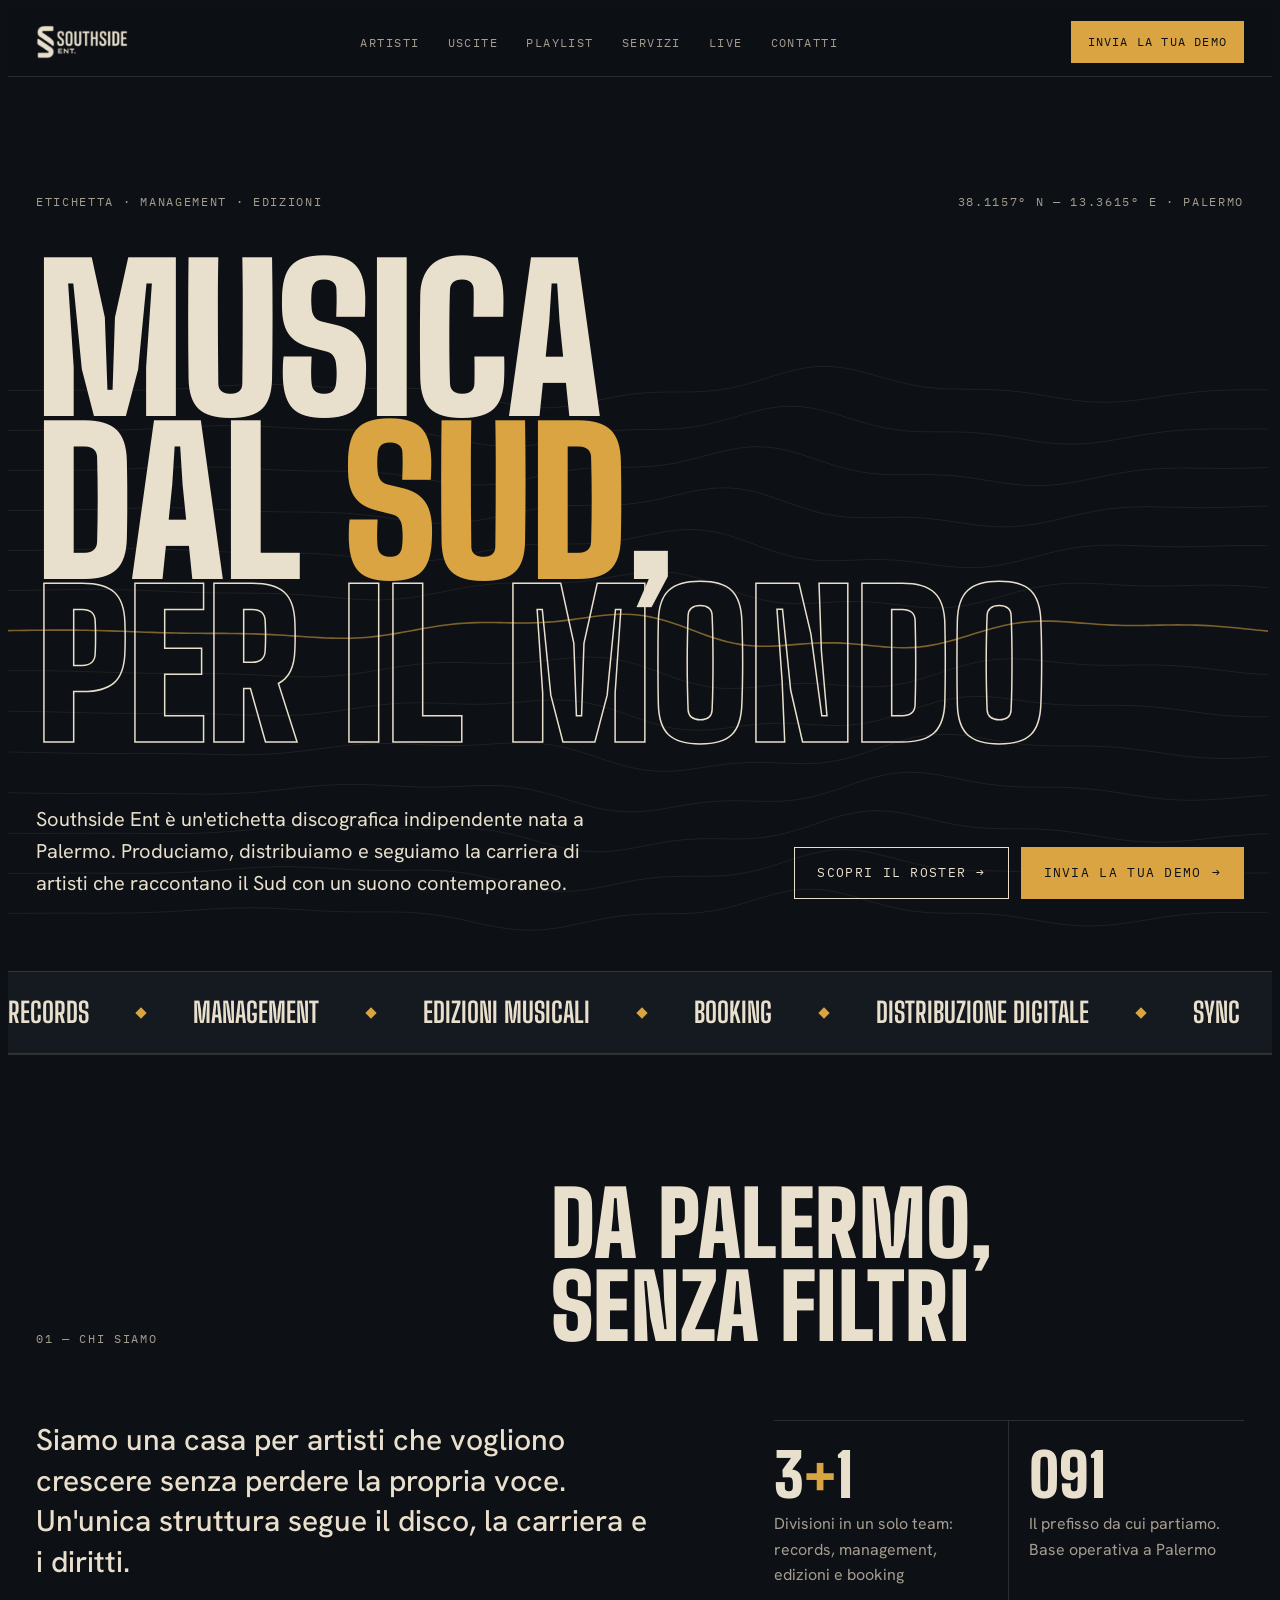
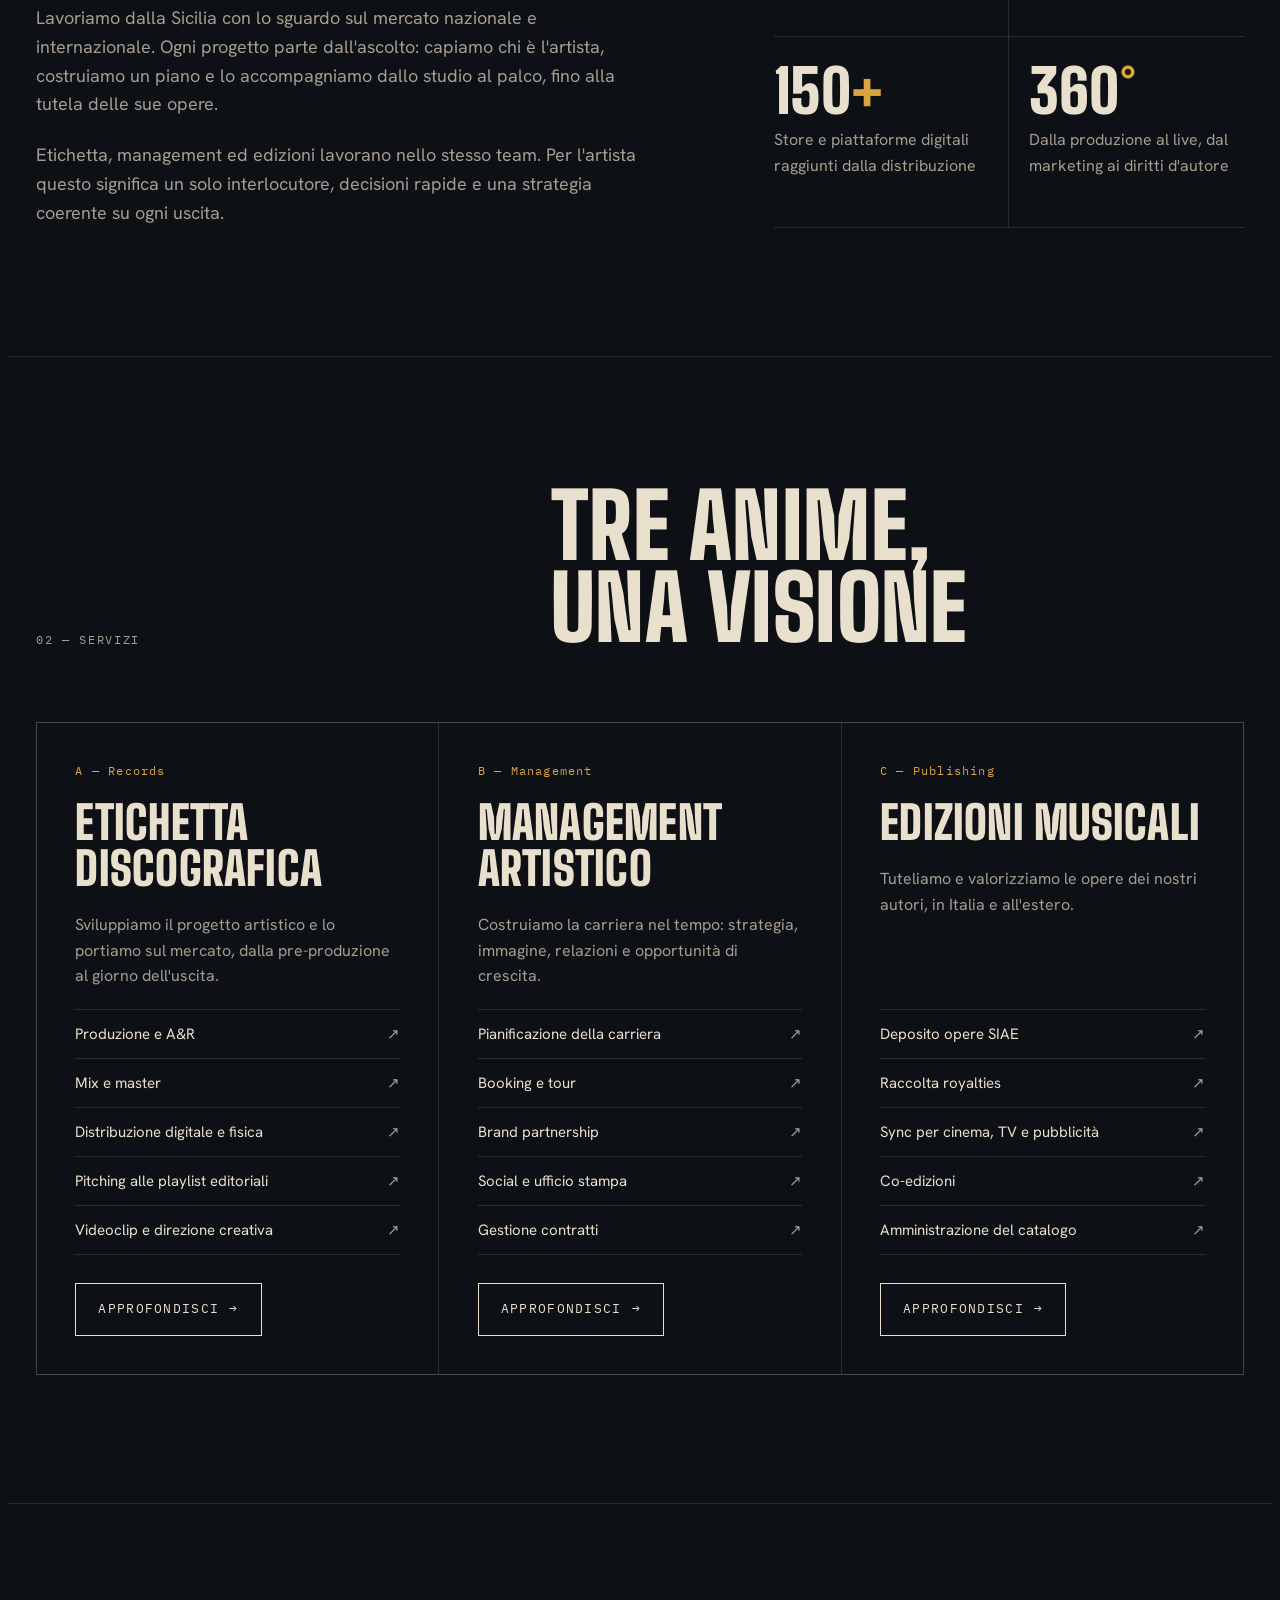
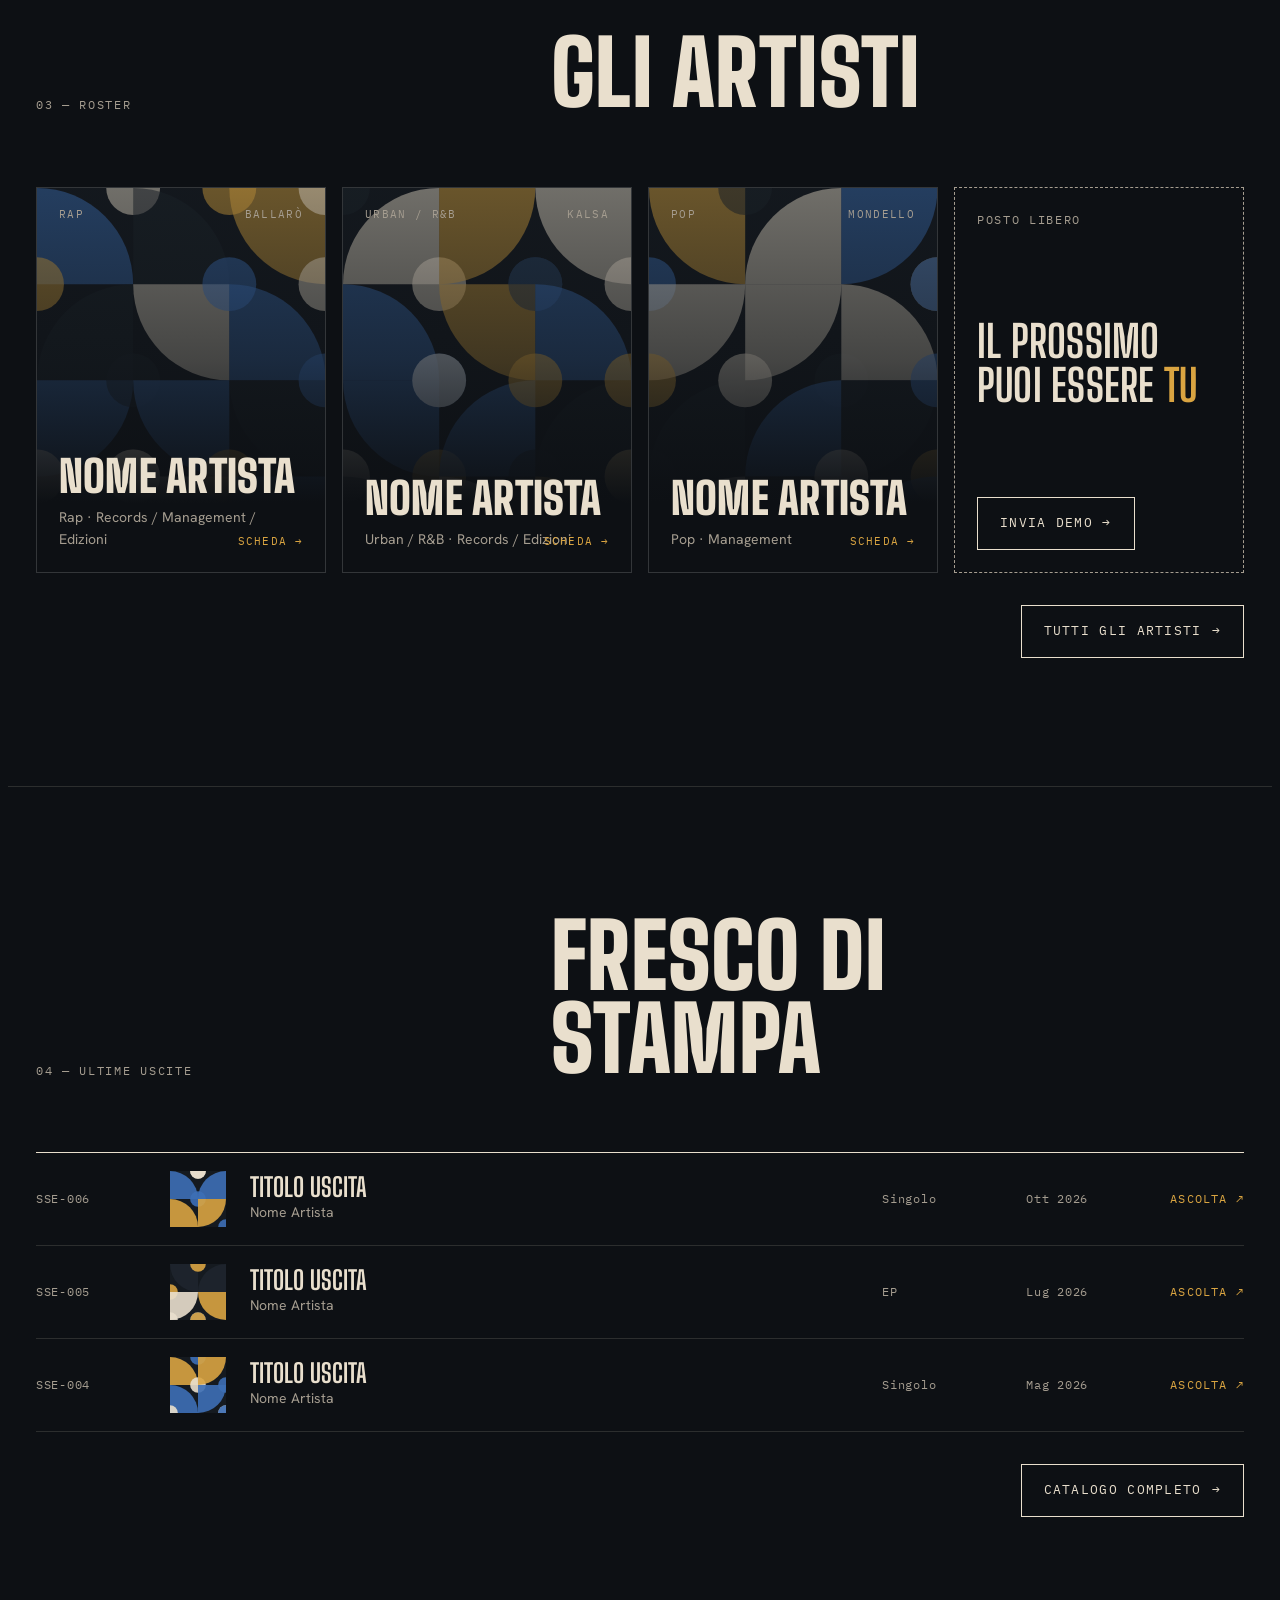
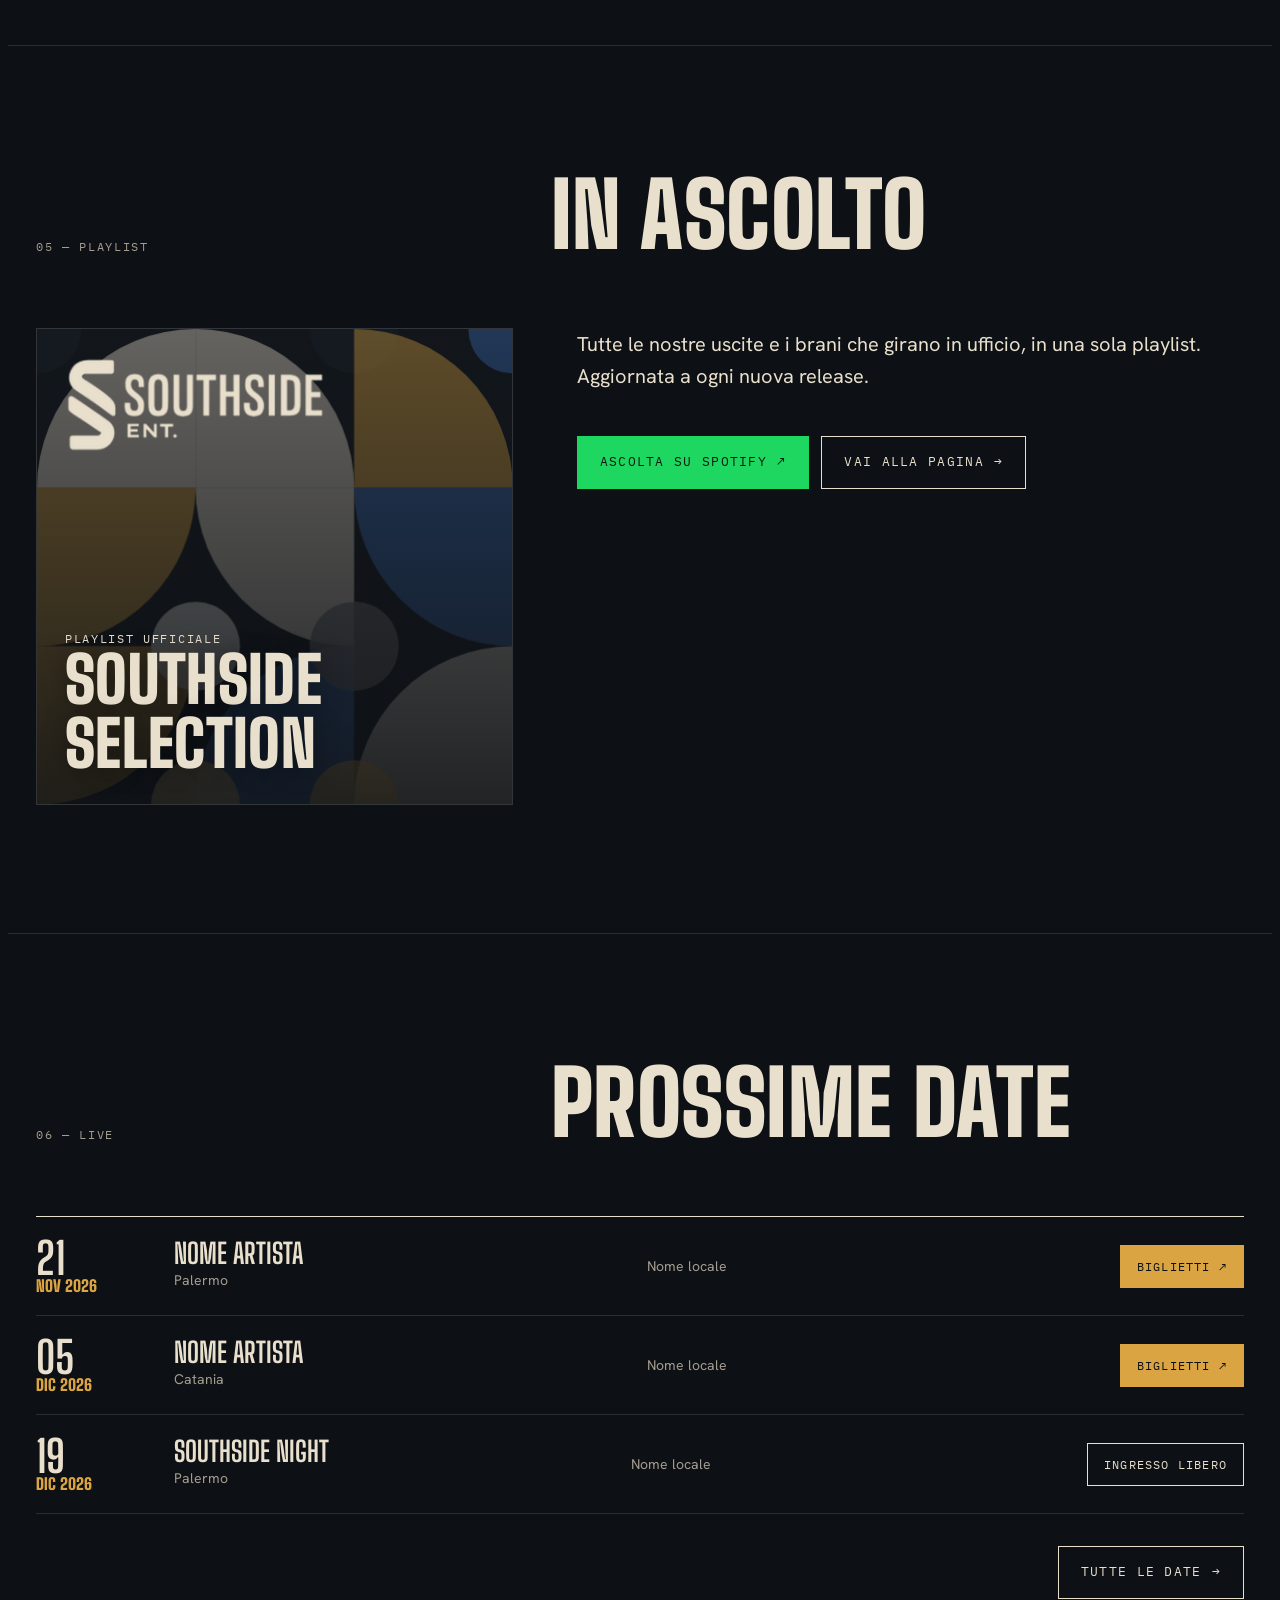
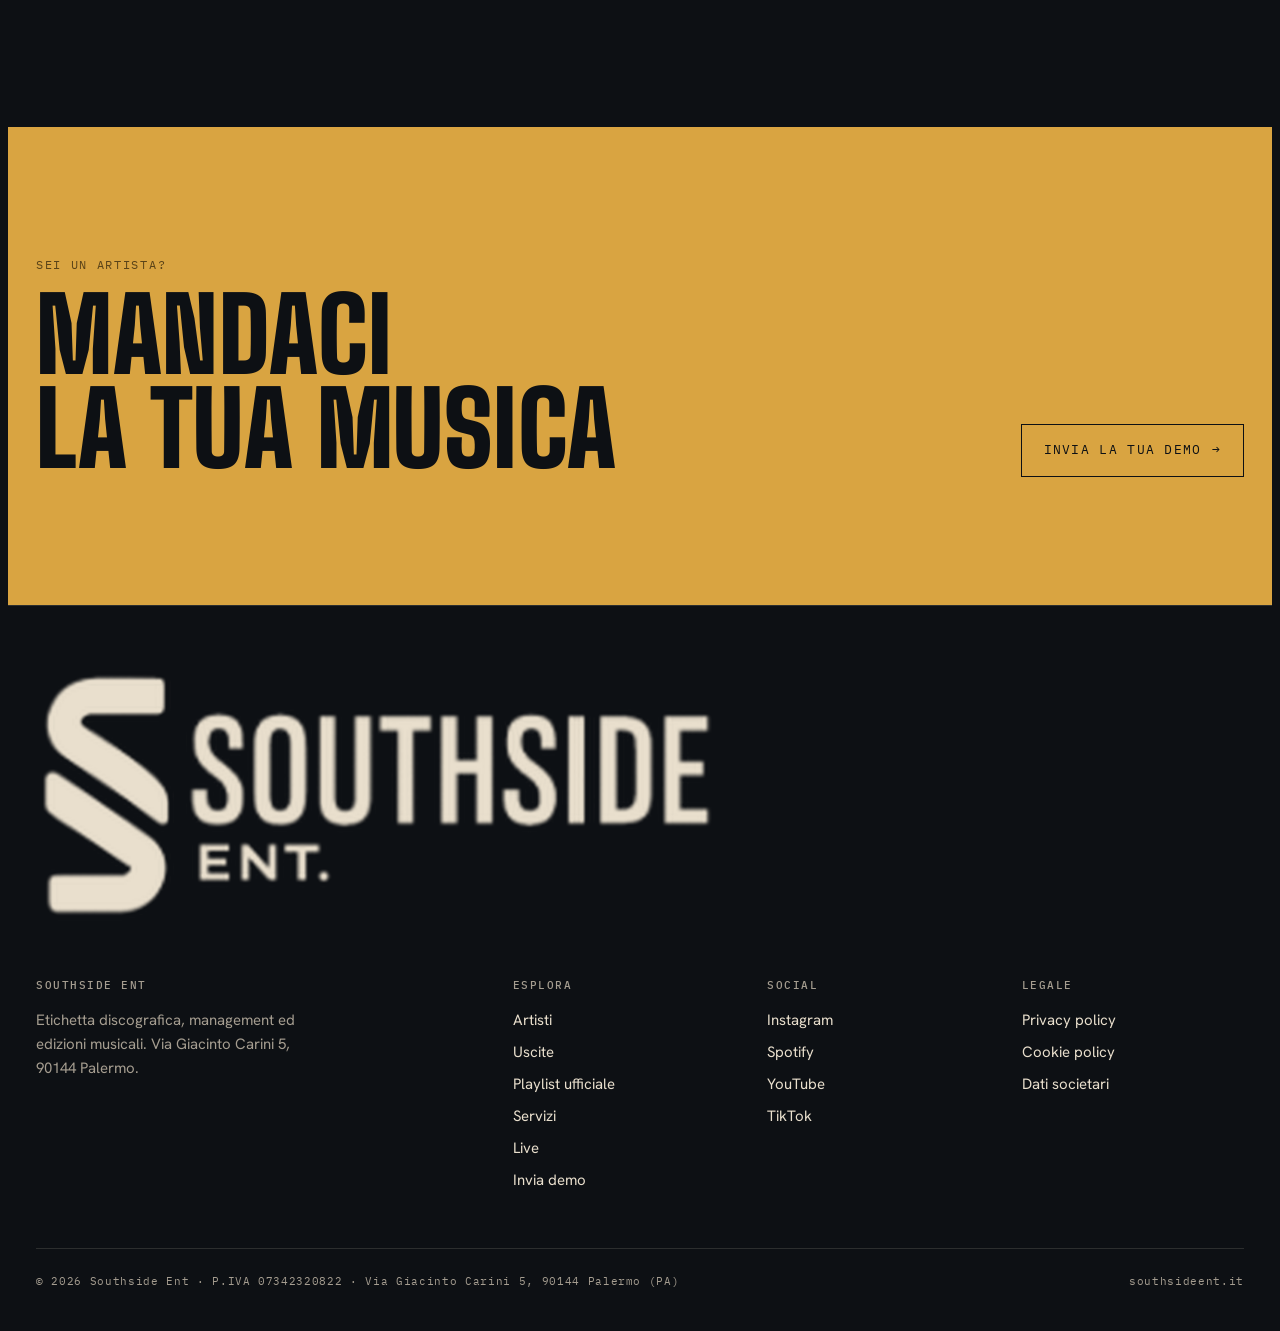
==== index.html @ 30d8cd5a "Add files via upload" ====
<!doctype html>
<html lang="it">
<head>
<meta charset="utf-8">
<meta name="viewport" content="width=device-width, initial-scale=1, viewport-fit=cover">
<title>Southside Ent</title>
<meta name="claude:viewport-fit-sides" content="cover">
<meta name="description" content="Southside Ent: etichetta discografica, management ed edizioni musicali da Palermo.">
<meta property="og:title" content="Southside Ent">
<meta property="og:description" content="Southside Ent: etichetta discografica, management ed edizioni musicali da Palermo.">
<meta property="og:site_name" content="Southside Ent">
<meta property="og:locale" content="it_IT">
<meta name="theme-color" content="#0d1014">
<link rel="preconnect" href="https://fonts.googleapis.com">
<link rel="preconnect" href="https://fonts.gstatic.com" crossorigin>
<link rel="stylesheet" href="https://fonts.googleapis.com/css2?family=Big+Shoulders+Display:wght@500;700;900&family=Hanken+Grotesk:wght@400;500;600&family=IBM+Plex+Mono:wght@400;500&display=swap">
<link rel="stylesheet" href="style.css">
</head>
<body>
<header class="nav">
  <div class="wrap">
    <a href="index.html" aria-label="Southside Ent, home"><span class="logo" role="img" aria-label="Southside Ent"></span></a>
    <nav aria-label="Principale"><ul><li><a href="artisti.html">Artisti</a></li><li><a href="uscite.html">Uscite</a></li><li><a href="playlist.html">Playlist</a></li><li><a href="servizi.html">Servizi</a></li><li><a href="eventi.html">Live</a></li><li><a href="contatti.html">Contatti</a></li></ul></nav>
    <a class="btn solid cta" href="demo.html">Invia la tua demo</a>
    <button class="burger" id="burger" aria-label="Apri menu" aria-expanded="false" aria-controls="drawer"><span></span><span></span><span></span></button>
  </div>
</header>
<div class="drawer" id="drawer" aria-hidden="true"><a href="index.html" aria-current="page"><small>01</small>Home</a><a href="artisti.html"><small>02</small>Artisti</a><a href="uscite.html"><small>03</small>Uscite</a><a href="playlist.html"><small>04</small>Playlist</a><a href="servizi.html"><small>05</small>Servizi</a><a href="eventi.html"><small>06</small>Live</a><a href="contatti.html"><small>07</small>Contatti</a><a href="demo.html"><small>08</small>Invia demo</a></div>
<main>
<section class="hero" aria-label="Southside Ent">
    <canvas id="wave" aria-hidden="true"></canvas>
    <div class="wrap">
      <div class="hero-top eyebrow reveal">
        <span>Etichetta · Management · Edizioni</span>
        <span>38.1157° N — 13.3615° E · Palermo</span>
      </div>
      <h1 class="reveal d1">Musica<br>dal <span class="g">Sud</span>,<br><span class="o">per il mondo</span></h1>
      <div class="hero-bottom">
        <p class="lead reveal d2">Southside Ent è un'etichetta discografica indipendente nata a Palermo. Produciamo, distribuiamo e seguiamo la carriera di artisti che raccontano il Sud con un suono contemporaneo.</p>
        <div class="hero-actions reveal d3">
          <a class="btn" href="artisti.html">Scopri il roster <span class="arr">→</span></a>
          <a class="btn solid" href="demo.html">Invia la tua demo <span class="arr">→</span></a>
        </div>
      </div>
    </div>
  </section>
<div class="ticker" aria-hidden="true">
    <div class="ticker-track">
      <span>Records</span><span>Management</span><span>Edizioni musicali</span><span>Booking</span><span>Distribuzione digitale</span><span>Sync</span><span>Palermo 091</span>
      <span>Records</span><span>Management</span><span>Edizioni musicali</span><span>Booking</span><span>Distribuzione digitale</span><span>Sync</span><span>Palermo 091</span>
    </div>
  </div>
<section id="chi-siamo">
    <div class="wrap">
      <div class="sec-head">
        <div><p class="eyebrow">01 — Chi siamo</p></div>
        <h2>Da Palermo,<br>senza filtri</h2>
      </div>
      <div class="about-grid">
        <div class="about-text">
          <p>Siamo una casa per artisti che vogliono crescere senza perdere la propria voce. Un'unica struttura segue il disco, la carriera e i diritti.</p>
          <p class="muted">Lavoriamo dalla Sicilia con lo sguardo sul mercato nazionale e internazionale. Ogni progetto parte dall'ascolto: capiamo chi è l'artista, costruiamo un piano e lo accompagniamo dallo studio al palco, fino alla tutela delle sue opere.</p>
          <p class="muted">Etichetta, management ed edizioni lavorano nello stesso team. Per l'artista questo significa un solo interlocutore, decisioni rapide e una strategia coerente su ogni uscita.</p>
        </div>
        <div class="facts">
          <div class="fact"><b>3<em>+</em>1</b><span class="muted">Divisioni in un solo team: records, management, edizioni e booking</span></div>
          <div class="fact"><b>091</b><span class="muted">Il prefisso da cui partiamo. Base operativa a Palermo</span></div>
          <div class="fact"><b>150<em>+</em></b><span class="muted">Store e piattaforme digitali raggiunti dalla distribuzione</span></div>
          <div class="fact"><b>360<em>°</em></b><span class="muted">Dalla produzione al live, dal marketing ai diritti d'autore</span></div>
        </div>
      </div>
    </div>
  </section>
<section id="servizi">
    <div class="wrap">
      <div class="sec-head">
        <div><p class="eyebrow">02 — Servizi</p></div>
        <h2>Tre anime,<br>una visione</h2>
      </div>
      <div class="services">
        <article class="svc">
          <span class="num">A — Records</span>
          <h3>Etichetta discografica</h3>
          <p class="muted">Sviluppiamo il progetto artistico e lo portiamo sul mercato, dalla pre-produzione al giorno dell'uscita.</p>
          <ul><li>Produzione e A&amp;R</li><li>Mix e master</li><li>Distribuzione digitale e fisica</li><li>Pitching alle playlist editoriali</li><li>Videoclip e direzione creativa</li></ul>
        <a class="btn" href="servizi.html">Approfondisci <span class="arr">→</span></a>
        </article>
        <article class="svc">
          <span class="num">B — Management</span>
          <h3>Management artistico</h3>
          <p class="muted">Costruiamo la carriera nel tempo: strategia, immagine, relazioni e opportunità di crescita.</p>
          <ul><li>Pianificazione della carriera</li><li>Booking e tour</li><li>Brand partnership</li><li>Social e ufficio stampa</li><li>Gestione contratti</li></ul>
        <a class="btn" href="servizi.html">Approfondisci <span class="arr">→</span></a>
        </article>
        <article class="svc">
          <span class="num">C — Publishing</span>
          <h3>Edizioni musicali</h3>
          <p class="muted">Tuteliamo e valorizziamo le opere dei nostri autori, in Italia e all'estero.</p>
          <ul><li>Deposito opere SIAE</li><li>Raccolta royalties</li><li>Sync per cinema, TV e pubblicità</li><li>Co-edizioni</li><li>Amministrazione del catalogo</li></ul>
        <a class="btn" href="servizi.html">Approfondisci <span class="arr">→</span></a>
        </article>
      </div>
    </div>
  </section>
<section id="roster">
    <div class="wrap">
      <div class="sec-head"><div><p class="eyebrow">03 — Roster</p></div><h2>Gli artisti</h2></div>
      <div class="roster" id="rosterGrid" data-limit="3" data-join="1"></div><div class="more"><a class="btn" href="artisti.html">Tutti gli artisti <span class="arr">→</span></a></div>
    </div>
  </section>
<section id="uscite">
    <div class="wrap">
      <div class="sec-head"><div><p class="eyebrow">04 — Ultime uscite</p></div><h2>Fresco di<br>stampa</h2></div>
      <div class="cat" id="catalog" data-limit="3"></div><div class="more"><a class="btn" href="uscite.html">Catalogo completo <span class="arr">→</span></a></div>
    </div>
  </section>
<section id="playlist">
    <div class="wrap">
      <div class="sec-head"><div><p class="eyebrow">05 — Playlist</p></div><h2>In ascolto</h2></div>
      <div class="pl">
  <div class="pl-cover" id="plCover"><canvas aria-hidden="true"></canvas><span class="logo" role="img" aria-label="Southside Ent"></span><div><p class="eyebrow" style="color:var(--tufo)">Playlist ufficiale</p><h3>Southside<br>Selection</h3></div></div>
  <div style="display:flex;flex-direction:column;gap:20px">
    <p class="lead">Tutte le nostre uscite e i brani che girano in ufficio, in una sola playlist. Aggiornata a ogni nuova release.</p>
    <div class="pl-actions"><a class="btn spotify-btn" data-playlist href="#" target="_blank" rel="noopener">Ascolta su Spotify <span class="arr">↗</span></a><a class="btn" href="playlist.html">Vai alla pagina <span class="arr">→</span></a></div>
  </div>
</div>
    </div>
  </section>
<section id="live">
    <div class="wrap">
      <div class="sec-head"><div><p class="eyebrow">06 — Live</p></div><h2>Prossime date</h2></div>
      <div class="events" id="events" data-limit="3"></div><div class="more"><a class="btn" href="eventi.html">Tutte le date <span class="arr">→</span></a></div>
    </div>
  </section>
</main>
<section class="band">
  <div class="wrap">
    <div><p class="eyebrow">Sei un artista?</p><h2 style="margin-top:14px">Mandaci<br>la tua musica</h2></div>
    <a class="btn" href="demo.html">Invia la tua demo <span class="arr">→</span></a>
  </div>
</section>
<footer>
  <div class="wrap">
    <span class="logo foot-big" role="img" aria-label="Southside Ent"></span>
    <div class="foot-grid">
      <div><h5>Southside Ent</h5><p class="muted" style="max-width:36ch;font-size:15px">Etichetta discografica, management ed edizioni musicali. Via Giacinto Carini 5, 90144 Palermo.</p></div>
      <div><h5>Esplora</h5><ul><li><a href="artisti.html">Artisti</a></li><li><a href="uscite.html">Uscite</a></li><li><a href="playlist.html">Playlist ufficiale</a></li><li><a href="servizi.html">Servizi</a></li><li><a href="eventi.html">Live</a></li><li><a href="demo.html">Invia demo</a></li></ul></div>
      <div><h5>Social</h5><ul><li><a data-social="instagram" href="#" target="_blank" rel="noopener">Instagram</a></li><li><a data-social="spotify" href="#" target="_blank" rel="noopener">Spotify</a></li><li><a data-social="youtube" href="#" target="_blank" rel="noopener">YouTube</a></li><li><a data-social="tiktok" href="#" target="_blank" rel="noopener">TikTok</a></li></ul></div>
      <div><h5>Legale</h5><ul><li><a href="privacy.html">Privacy policy</a></li><li><a href="privacy.html#cookie">Cookie policy</a></li><li><a href="contatti.html">Dati societari</a></li></ul></div>
    </div>
    <div class="legal">
      <span>© <span class="yr">2026</span> Southside Ent · P.IVA 07342320822 · Via Giacinto Carini 5, 90144 Palermo (PA)</span>
      <span>southsideent.it</span>
    </div>
  </div>
</footer>
<div class="toast" id="toast" role="status">Copiato</div>
<script src="dati.js"></script>
<script src="app.js"></script>
</body>
</html>
---- style.css ----
/* Layout: notte palermitana. Sezioni a fascia piena, griglia a 12 colonne, tipografia condensata come il logo, numeri di catalogo in mono. */
:root{
  --ink:#0d1014;        /* notte sul porto */
  --ink-2:#151a20;
  --ink-3:#1e252d;
  --tufo:#e9dfcd;       /* pietra di tufo */
  --tufo-dim:#a59d90;
  --line:rgba(233,223,205,.14);
  --oro:#d9a441;        /* oro delle maioliche */
  --maiolica:#3d6fb6;   /* blu maiolica */
  --f-display:"Big Shoulders Display","Oswald","Arial Narrow",sans-serif;
  --f-body:"Hanken Grotesk","Helvetica Neue",Arial,sans-serif;
  --f-mono:"IBM Plex Mono",ui-monospace,Menlo,monospace;
  --gutter:max(16px, env(safe-area-inset-left,0px));
  --gutter-r:max(16px, env(safe-area-inset-right,0px));
  --max:1240px;
  color-scheme:dark;
}
*{box-sizing:border-box}
html{scroll-behavior:smooth;background:var(--ink)}
body{background:var(--ink);color:var(--tufo);font-family:var(--f-body);font-size:16px;line-height:1.6;-webkit-font-smoothing:antialiased;overflow-x:hidden}
body::before{content:"";position:fixed;inset:0 0 auto;height:env(safe-area-inset-top,0px);z-index:60;background:var(--ink)}
a{color:inherit}
::selection{background:var(--oro);color:var(--ink)}
:focus-visible{outline:2px solid var(--oro);outline-offset:3px}
.wrap{max-width:var(--max);margin:0 auto;padding-left:var(--gutter);padding-right:var(--gutter-r)}
.logo{display:block;background:currentColor;-webkit-mask:url([data-uri]) center/contain no-repeat;mask:url([data-uri]) center/contain no-repeat;aspect-ratio:888/328}
.eyebrow{font-family:var(--f-mono);font-size:12px;letter-spacing:.14em;text-transform:uppercase;color:var(--tufo-dim)}
h1,h2,h3{font-family:var(--f-display);font-weight:900;text-transform:uppercase;line-height:.92;letter-spacing:.005em;margin:0;text-wrap:balance}
h2{font-size:clamp(44px,7vw,96px)}
h3{font-size:28px;font-weight:700;line-height:1}
p{margin:0}
.lead{font-size:clamp(17px,1.6vw,20px);max-width:58ch;color:var(--tufo)}
.muted{color:var(--tufo-dim)}
section{padding-block:clamp(72px,10vw,140px);border-top:1px solid var(--line)}
.sec-head{display:grid;grid-template-columns:1fr;gap:20px;margin-bottom:clamp(40px,6vw,72px)}
@media(min-width:860px){.sec-head{grid-template-columns:5fr 7fr;align-items:end}}
.btn{display:inline-flex;align-items:center;gap:10px;font-family:var(--f-mono);font-size:13px;letter-spacing:.1em;text-transform:uppercase;text-decoration:none;padding:15px 22px;border:1px solid var(--tufo);color:var(--tufo);background:transparent;cursor:pointer;transition:background .25s,color .25s}
.btn:hover{background:var(--tufo);color:var(--ink)}
.btn.solid{background:var(--oro);border-color:var(--oro);color:var(--ink)}
.btn.solid:hover{background:var(--tufo);border-color:var(--tufo)}
.btn .arr{transition:transform .25s}
.btn:hover .arr{transform:translateX(4px)}

/* NAV */
header.nav{position:sticky;top:env(safe-area-inset-top,0px);z-index:50;background:color-mix(in srgb,var(--ink) 82%,transparent);backdrop-filter:blur(14px);-webkit-backdrop-filter:blur(14px);border-bottom:1px solid var(--line)}
.nav .wrap{display:flex;align-items:center;justify-content:space-between;height:68px;gap:24px}
.nav .logo{height:34px;width:auto;color:var(--tufo)}
.nav ul{list-style:none;margin:0;padding:0;display:flex;gap:28px}
.nav ul a{font-family:var(--f-mono);font-size:12px;letter-spacing:.12em;text-transform:uppercase;text-decoration:none;color:var(--tufo-dim);transition:color .2s}
.nav ul a:hover{color:var(--tufo)}
.nav .cta{padding:10px 16px;font-size:12px}
.burger{display:none;background:none;border:0;color:var(--tufo);padding:8px;cursor:pointer}
.burger span{display:block;width:24px;height:2px;background:currentColor;margin:5px 0;transition:transform .3s,opacity .3s}
@media(max-width:920px){
  .nav ul,.nav .cta{display:none}
  .burger{display:block}
}
.drawer{position:fixed;inset:0;z-index:45;background:var(--ink);padding-top:calc(100px + env(safe-area-inset-top,0px));padding-left:var(--gutter);padding-right:var(--gutter-r);display:flex;flex-direction:column;gap:6px;transform:translateY(-100%);transition:transform .45s cubic-bezier(.7,0,.2,1)}
.drawer.open{transform:none}
.drawer a{font-family:var(--f-display);font-weight:900;font-size:52px;text-transform:uppercase;text-decoration:none;line-height:1.05}
.drawer a small{font-family:var(--f-mono);font-size:12px;color:var(--oro);vertical-align:top;margin-right:12px;font-weight:400}
body.menu-open .burger span:nth-child(1){transform:translateY(7px) rotate(45deg)}
body.menu-open .burger span:nth-child(2){opacity:0}
body.menu-open .burger span:nth-child(3){transform:translateY(-7px) rotate(-45deg)}

/* HERO */
.hero{position:relative;border-top:0;padding-block:clamp(56px,9vw,120px) clamp(40px,6vw,72px);overflow:hidden}
#wave{position:absolute;inset:0;width:100%;height:100%;opacity:.55;pointer-events:none}
.hero .wrap{position:relative}
.hero-top{display:flex;justify-content:space-between;flex-wrap:wrap;gap:12px;margin-bottom:clamp(28px,4vw,48px)}
.hero h1{font-size:clamp(68px,15.5vw,228px);line-height:.82;letter-spacing:-.01em}
.hero h1 .o{color:transparent;-webkit-text-stroke:1.5px var(--tufo)}
.hero h1 .g{color:var(--oro)}
.hero-bottom{display:grid;gap:32px;margin-top:clamp(32px,5vw,56px);align-items:end}
@media(min-width:860px){.hero-bottom{grid-template-columns:6fr 6fr}}
.hero-actions{display:flex;flex-wrap:wrap;gap:12px}
@media(min-width:860px){.hero-actions{justify-content:flex-end}}
.reveal{animation:rise .9s cubic-bezier(.2,.7,.2,1) both}
.reveal.d1{animation-delay:.08s}.reveal.d2{animation-delay:.16s}.reveal.d3{animation-delay:.28s}
@keyframes rise{from{transform:translateY(24px);opacity:.001}to{transform:none;opacity:1}}

/* TICKER */
.ticker{border-top:1px solid var(--line);border-bottom:1px solid var(--line);overflow:hidden;padding-block:18px;background:var(--ink-2)}
.ticker-track{display:flex;gap:48px;width:max-content;animation:tick 40s linear infinite}
.ticker span{font-family:var(--f-display);font-weight:700;font-size:28px;text-transform:uppercase;white-space:nowrap;display:flex;align-items:center;gap:48px}
.ticker span::after{content:"";width:8px;height:8px;background:var(--oro);transform:rotate(45deg)}
@keyframes tick{to{transform:translateX(-50%)}}

/* ABOUT */
.about-grid{display:grid;gap:48px}
@media(min-width:860px){.about-grid{grid-template-columns:7fr 5fr;gap:80px}}
.about-text{display:flex;flex-direction:column;gap:22px;font-size:18px;max-width:62ch}
.about-text p:first-child{font-size:clamp(22px,2.4vw,30px);line-height:1.35;font-weight:500}
.facts{display:grid;grid-template-columns:1fr 1fr;border-top:1px solid var(--line)}
.fact{padding:24px 0;border-bottom:1px solid var(--line);display:flex;flex-direction:column;gap:6px}
.fact:nth-child(odd){padding-right:16px;border-right:1px solid var(--line)}
.fact:nth-child(even){padding-left:20px}
.fact b{font-family:var(--f-display);font-size:clamp(40px,5vw,60px);font-weight:900;line-height:1;font-variant-numeric:tabular-nums}
.fact b em{font-style:normal;color:var(--oro)}

/* SERVIZI */
.services{display:grid;gap:1px;background:var(--line);border:1px solid var(--line)}
@media(min-width:860px){.services{grid-template-columns:repeat(3,1fr)}}
.svc{background:var(--ink);padding:clamp(28px,3vw,40px);display:flex;flex-direction:column;gap:20px;transition:background .3s}
.svc:hover{background:var(--ink-2)}
.svc .num{font-family:var(--f-mono);font-size:12px;color:var(--oro);letter-spacing:.1em}
.svc h3{font-size:clamp(36px,3.6vw,48px);font-weight:900}
.svc ul{list-style:none;margin:auto 0 0;padding:0;border-top:1px solid var(--line)}
.svc li{padding:12px 0;border-bottom:1px solid var(--line);font-size:15px;display:flex;justify-content:space-between;gap:12px}
.svc li::after{content:"↗";color:var(--tufo-dim)}

/* ROSTER */
.roster{display:grid;gap:16px;grid-template-columns:repeat(auto-fill,minmax(min(100%,270px),1fr))}
.artist{position:relative;aspect-ratio:3/4;max-width:100%;overflow:hidden;background:var(--ink-2);border:1px solid var(--line);display:flex;flex-direction:column;justify-content:flex-end;padding:22px;text-decoration:none;isolation:isolate}
.artist canvas{position:absolute;inset:0;width:100%;height:100%;z-index:-1;transition:transform .8s cubic-bezier(.2,.7,.2,1)}
.artist:hover canvas{transform:scale(1.06)}
.artist::before{content:"";position:absolute;inset:0;z-index:-1;background:linear-gradient(to top,var(--ink) 4%,transparent 60%)}
.artist .tag{position:absolute;top:18px;left:22px;right:22px;display:flex;justify-content:space-between;font-family:var(--f-mono);font-size:11px;letter-spacing:.12em;text-transform:uppercase;color:var(--tufo-dim)}
.artist h3{font-size:44px;font-weight:900}
.artist p{font-size:14px;color:var(--tufo-dim);margin-top:8px}
.artist .links{display:flex;gap:14px;margin-top:16px;font-family:var(--f-mono);font-size:11px;letter-spacing:.1em;text-transform:uppercase}
.artist .links span{border-bottom:1px solid var(--oro);padding-bottom:2px}
.roster-join{aspect-ratio:3/4;max-width:100%;border:1px dashed var(--tufo-dim);display:flex;flex-direction:column;justify-content:space-between;padding:22px;text-decoration:none;transition:border-color .3s,background .3s}
.roster-join:hover{border-color:var(--oro);background:var(--ink-2)}
.roster-join h3{font-size:44px}
.roster-join h3 em{font-style:normal;color:var(--oro)}

/* USCITE */
.filters{display:flex;flex-wrap:wrap;gap:8px;margin-bottom:28px}
.chip{font-family:var(--f-mono);font-size:12px;letter-spacing:.1em;text-transform:uppercase;padding:9px 14px;border:1px solid var(--line);background:none;color:var(--tufo-dim);cursor:pointer;transition:all .2s}
.chip:hover{color:var(--tufo);border-color:var(--tufo-dim)}
.chip[aria-pressed="true"]{background:var(--tufo);color:var(--ink);border-color:var(--tufo)}
.cat{border-top:1px solid var(--tufo)}
.row{display:grid;grid-template-columns:44px 1fr auto;gap:16px;align-items:center;padding:18px 0;border-bottom:1px solid var(--line);text-decoration:none;transition:padding .3s,background .3s}
.row:hover{background:var(--ink-2);padding-inline:12px}
.row .cover{width:44px;height:44px;display:block}
.row .t{min-width:0;display:flex;flex-direction:column}
.row .t b{font-family:var(--f-display);font-size:26px;font-weight:700;text-transform:uppercase;line-height:1.05;overflow-wrap:anywhere}
.row .t span{font-size:14px;color:var(--tufo-dim)}
.row .meta{display:none;font-family:var(--f-mono);font-size:12px;color:var(--tufo-dim);font-variant-numeric:tabular-nums;letter-spacing:.06em}
.row .go{font-family:var(--f-mono);font-size:12px;letter-spacing:.1em;text-transform:uppercase;color:var(--oro);white-space:nowrap}
@media(min-width:760px){
  .row{grid-template-columns:110px 56px 1fr 120px 120px auto;gap:24px}
  .row .cover{width:56px;height:56px}
  .row .meta{display:block}
}
.row .code{display:none}
@media(min-width:760px){.row .code{display:block}}

/* EDIZIONI */
.pub{display:grid;gap:48px}
@media(min-width:860px){.pub{grid-template-columns:5fr 7fr;gap:80px}}
.steps{list-style:none;margin:0;padding:0;counter-reset:s;border-top:1px solid var(--line)}
.steps li{counter-increment:s;display:grid;grid-template-columns:56px 1fr;gap:16px;padding:24px 0;border-bottom:1px solid var(--line)}
.steps li::before{content:counter(s,decimal-leading-zero);font-family:var(--f-mono);font-size:13px;color:var(--oro);padding-top:6px}
.steps h4{margin:0 0 6px;font-family:var(--f-display);font-size:26px;text-transform:uppercase;font-weight:700;line-height:1}
.steps p{color:var(--tufo-dim);font-size:15px;max-width:52ch}

/* DEMO */
.demo{background:var(--tufo);color:var(--ink);border-top:0}
.demo .eyebrow{color:#5f584d}
.demo-grid{display:grid;gap:48px}
@media(min-width:900px){.demo-grid{grid-template-columns:5fr 7fr;gap:80px}}
.demo h2 em{font-style:normal;-webkit-text-stroke:1.5px var(--ink);color:transparent}
.demo .rules{list-style:none;padding:0;margin:28px 0 0;display:flex;flex-direction:column;gap:10px;font-size:15px}
.demo .rules li{display:flex;gap:12px}
.demo .rules li::before{content:"";flex:none;width:7px;height:7px;margin-top:9px;background:var(--ink);transform:rotate(45deg)}
form{display:grid;gap:18px;grid-template-columns:1fr 1fr}
.field{display:flex;flex-direction:column;gap:8px;grid-column:span 2;min-width:0}
@media(min-width:600px){.field.half{grid-column:span 1}}
.field label{font-family:var(--f-mono);font-size:11px;letter-spacing:.14em;text-transform:uppercase;color:#5f584d}
.field input,.field select,.field textarea{font:inherit;font-size:16px;color:var(--ink);background:transparent;border:0;border-bottom:1.5px solid var(--ink);padding:10px 0;border-radius:0;width:100%;outline:none;transition:border-color .2s}
.field select{appearance:none;-webkit-appearance:none;background-image:linear-gradient(45deg,transparent 50%,var(--ink) 50%),linear-gradient(-45deg,transparent 50%,var(--ink) 50%);background-position:calc(100% - 12px) 50%,calc(100% - 6px) 50%;background-size:6px 6px;background-repeat:no-repeat}
.field textarea{resize:vertical;min-height:96px}
.field input:focus,.field select:focus,.field textarea:focus{border-color:var(--maiolica)}
.field input::placeholder,.field textarea::placeholder{color:#8a8274}
.check{grid-column:span 2;display:flex;gap:12px;font-size:13px;color:#4a443b;align-items:flex-start}
.check input{width:18px;height:18px;margin-top:2px;accent-color:var(--ink);flex:none}
.demo .btn{border-color:var(--ink);color:var(--ink);grid-column:span 2;justify-self:start}
.demo .btn:hover{background:var(--ink);color:var(--tufo)}
.form-msg{grid-column:span 2;font-size:14px;padding:14px 16px;border-left:3px solid var(--maiolica);background:rgba(13,16,20,.06)}
.form-msg.err{border-color:#b3412f}

/* CONTATTI */
.contact-grid{display:grid;gap:1px;background:var(--line);border:1px solid var(--line)}
@media(min-width:760px){.contact-grid{grid-template-columns:repeat(2,1fr)}}
@media(min-width:1060px){.contact-grid{grid-template-columns:repeat(4,1fr)}}
.cbox{background:var(--ink);padding:28px;display:flex;flex-direction:column;gap:14px;min-width:0}
.cbox .v{font-size:17px;overflow-wrap:anywhere}
.cbox .v a{text-decoration:none;border-bottom:1px solid var(--line)}
.cbox .v a:hover{border-color:var(--oro)}
.copy{align-self:flex-start;margin-top:auto;font-family:var(--f-mono);font-size:11px;letter-spacing:.1em;text-transform:uppercase;background:none;border:1px solid var(--line);color:var(--tufo-dim);padding:7px 10px;cursor:pointer}
.copy:hover{color:var(--tufo);border-color:var(--tufo-dim)}
.map{margin-top:16px;position:relative;border:1px solid var(--line);overflow:hidden;background:var(--ink-2)}
#mapc{display:block;width:100%;height:280px}
.map .pin{position:absolute;left:var(--px,58%);top:var(--py,46%);transform:translate(-50%,-100%);display:flex;flex-direction:column;align-items:center;gap:6px;pointer-events:none}
.map .pin b{font-family:var(--f-mono);font-size:11px;letter-spacing:.1em;background:var(--oro);color:var(--ink);padding:5px 8px;white-space:nowrap}
.map .pin i{width:12px;height:12px;border-radius:50%;background:var(--oro);box-shadow:0 0 0 6px rgba(217,164,65,.25)}
.map .overlay{position:absolute;left:18px;bottom:18px;right:18px;display:flex;justify-content:space-between;flex-wrap:wrap;gap:12px;align-items:flex-end}
.map .overlay .eyebrow{color:var(--tufo)}

/* FOOTER */
footer{border-top:1px solid var(--line);padding-block:64px 32px;background:var(--ink)}
.foot-big{color:var(--tufo);width:100%;max-width:680px}
.foot-grid{display:grid;gap:32px;margin-top:56px;grid-template-columns:1fr 1fr}
@media(min-width:860px){.foot-grid{grid-template-columns:2fr 1fr 1fr 1fr}}
.foot-grid h5{margin:0 0 14px;font-family:var(--f-mono);font-size:11px;letter-spacing:.14em;text-transform:uppercase;color:var(--tufo-dim);font-weight:500}
.foot-grid ul{list-style:none;margin:0;padding:0;display:flex;flex-direction:column;gap:8px;font-size:15px}
.foot-grid a{text-decoration:none}
.foot-grid a:hover{color:var(--oro)}
.legal{margin-top:56px;padding-top:24px;border-top:1px solid var(--line);display:flex;flex-wrap:wrap;justify-content:space-between;gap:12px;font-family:var(--f-mono);font-size:11px;letter-spacing:.06em;color:var(--tufo-dim)}
.toast{position:fixed;left:50%;bottom:calc(24px + env(safe-area-inset-bottom,0px));transform:translate(-50%,140%);background:var(--oro);color:var(--ink);font-family:var(--f-mono);font-size:12px;letter-spacing:.1em;text-transform:uppercase;padding:12px 18px;z-index:70;transition:transform .35s}
.toast.show{transform:translate(-50%,0)}
@media(prefers-reduced-motion:reduce){*,*::before{animation:none!important;transition:none!important}html{scroll-behavior:auto}}

/* ===== Multi-pagina ===== */
.nav ul a[aria-current="page"]{color:var(--oro)}
.drawer a[aria-current="page"]{color:var(--oro)}
.drawer{overflow-y:auto;padding-bottom:40px}
.drawer a{font-size:clamp(36px,11vw,52px)}
.page-hero{border-top:0;padding-block:clamp(56px,8vw,110px) clamp(40px,5vw,64px);position:relative;overflow:hidden}
.page-hero h1{font-size:clamp(60px,12vw,170px);line-height:.85}
.page-hero h1 .o{color:transparent;-webkit-text-stroke:1.5px var(--tufo)}
.page-hero h1 .g{color:var(--oro)}
.page-hero .lead{margin-top:28px}
.crumbs{display:flex;gap:10px;margin-bottom:28px}
.crumbs a{text-decoration:none}
.crumbs a:hover{color:var(--tufo)}
.more{display:flex;justify-content:flex-end;margin-top:32px}
.band{background:var(--oro);color:var(--ink);border-top:0}
.band .wrap{display:flex;flex-wrap:wrap;gap:28px;align-items:end;justify-content:space-between}
.band h2{font-size:clamp(44px,8vw,110px)}
.band .eyebrow{color:#5a4318}
.band .btn{border-color:var(--ink);color:var(--ink)}
.band .btn:hover{background:var(--ink);color:var(--oro)}
.svc a.btn{align-self:flex-start;margin-top:8px}
.svc-detail{display:grid;gap:40px;padding-block:clamp(48px,6vw,80px);border-top:1px solid var(--line)}
.svc-detail:first-child{border-top:0;padding-top:0}
@media(min-width:860px){.svc-detail{grid-template-columns:5fr 7fr;gap:80px}}
.svc-detail h2{font-size:clamp(44px,6vw,80px)}
.svc-detail .left{display:flex;flex-direction:column;gap:20px}
.svc-detail .left .num{font-family:var(--f-mono);font-size:12px;letter-spacing:.12em;color:var(--oro)}
.pill-list{display:grid;gap:1px;background:var(--line);border:1px solid var(--line);grid-template-columns:1fr}
@media(min-width:600px){.pill-list{grid-template-columns:1fr 1fr}}
.pill-list div{background:var(--ink);padding:22px;display:flex;flex-direction:column;gap:6px}
.pill-list b{font-family:var(--f-display);font-size:24px;text-transform:uppercase;font-weight:700;line-height:1}
.pill-list span{font-size:14px;color:var(--tufo-dim)}

/* Artista espanso */
.artist{cursor:pointer;border:1px solid var(--line);font:inherit;color:inherit;text-align:left}
.artist .open{position:absolute;right:22px;bottom:22px;font-family:var(--f-mono);font-size:11px;color:var(--oro);letter-spacing:.1em;text-transform:uppercase}
.sheet{position:fixed;inset:0;z-index:80;display:flex;align-items:flex-end;justify-content:center;background:rgba(5,7,9,.72);backdrop-filter:blur(6px);-webkit-backdrop-filter:blur(6px);padding-top:calc(40px + env(safe-area-inset-top,0px))}
@media(min-width:760px){.sheet{align-items:center;padding:40px}}
.sheet-card{background:var(--ink-2);border:1px solid var(--line);width:100%;max-width:880px;max-height:100%;overflow-y:auto;display:grid;grid-template-columns:1fr;animation:rise .4s cubic-bezier(.2,.7,.2,1)}
@media(min-width:760px){.sheet-card{grid-template-columns:5fr 7fr}}
.sheet-card canvas{width:100%;aspect-ratio:1;max-width:100%;display:block}
.sheet-body{padding:28px;padding-bottom:calc(28px + env(safe-area-inset-bottom,0px));display:flex;flex-direction:column;gap:16px;position:relative;min-width:0}
.sheet-body h3{font-size:clamp(44px,6vw,64px);font-weight:900}
.sheet-close{position:absolute;top:16px;right:16px;background:none;border:1px solid var(--line);color:var(--tufo);width:40px;height:40px;cursor:pointer;font-size:20px}
.sheet-links{display:flex;flex-wrap:wrap;gap:10px;margin-top:8px}
.sheet-links a{padding:10px 14px;font-size:12px}

/* Playlist */
.pl{display:grid;gap:40px;align-items:start}
@media(min-width:900px){.pl{grid-template-columns:5fr 7fr;gap:64px}}
.pl-cover{position:relative;aspect-ratio:1;max-width:100%;background:var(--ink-2);border:1px solid var(--line);overflow:hidden;display:flex;flex-direction:column;justify-content:space-between;padding:28px}
.pl-cover canvas{position:absolute;inset:0;width:100%;height:100%;z-index:0}
.pl-cover>*:not(canvas){position:relative;z-index:1}
.pl-cover .logo{width:62%;color:var(--tufo)}
.pl-cover h3{font-size:clamp(40px,5vw,64px);font-weight:900;text-shadow:0 2px 24px rgba(0,0,0,.4)}
.pl-meta{display:flex;flex-wrap:wrap;gap:20px;margin-top:20px;font-family:var(--f-mono);font-size:12px;color:var(--tufo-dim);letter-spacing:.06em}
.pl-actions{display:flex;flex-wrap:wrap;gap:12px;margin-top:24px}
.spotify-btn{background:#1ed760;border-color:#1ed760;color:#0b1a10}
.spotify-btn:hover{background:var(--tufo);border-color:var(--tufo);color:var(--ink)}
.spotify-embed{margin-top:24px;border:1px solid var(--line)}
.spotify-embed iframe{display:block;width:100%;height:452px;border:0}
.tracks{border-top:1px solid var(--tufo);counter-reset:tr}
.track{display:grid;grid-template-columns:36px 1fr auto;gap:14px;align-items:center;padding:14px 0;border-bottom:1px solid var(--line);counter-increment:tr}
.track::before{content:counter(tr,decimal-leading-zero);font-family:var(--f-mono);font-size:12px;color:var(--tufo-dim)}
.track b{display:block;font-weight:600;overflow-wrap:anywhere}
.track span{font-size:14px;color:var(--tufo-dim)}
.track em{font-style:normal;font-family:var(--f-mono);font-size:12px;color:var(--tufo-dim);font-variant-numeric:tabular-nums}
.pl-others{display:grid;gap:16px;grid-template-columns:repeat(auto-fill,minmax(min(100%,240px),1fr));margin-top:16px}
.pl-mini{border:1px solid var(--line);padding:22px;text-decoration:none;display:flex;flex-direction:column;gap:12px;transition:background .3s,border-color .3s}
.pl-mini:hover{background:var(--ink-2);border-color:var(--tufo-dim)}
.pl-mini b{font-family:var(--f-display);font-size:30px;text-transform:uppercase;line-height:1}

/* Eventi */
.events{border-top:1px solid var(--tufo)}
.ev{display:grid;grid-template-columns:72px 1fr;gap:18px;align-items:center;padding:22px 0;border-bottom:1px solid var(--line)}
@media(min-width:760px){.ev{grid-template-columns:110px 1fr 1fr auto;gap:28px}}
.ev .date{font-family:var(--f-display);font-weight:900;line-height:.9;text-transform:uppercase}
.ev .date b{display:block;font-size:44px;font-variant-numeric:tabular-nums}
.ev .date span{font-size:16px;color:var(--oro)}
.ev .who b{display:block;font-family:var(--f-display);font-size:28px;text-transform:uppercase;line-height:1}
.ev .who span,.ev .where{font-size:14px;color:var(--tufo-dim)}
.ev .where,.ev .btn{grid-column:2}
@media(min-width:760px){.ev .where,.ev .btn{grid-column:auto}}
.ev .btn{justify-self:start;padding:11px 16px;font-size:12px}
.ev .btn.soldout{opacity:.45;pointer-events:none}

/* Privacy */
.legal-doc{max-width:72ch;display:flex;flex-direction:column;gap:18px}
.legal-doc h3{font-size:28px;margin-top:20px}
.legal-doc p,.legal-doc li{color:var(--tufo-dim)}
.legal-doc b{color:var(--tufo)}
.artist canvas{z-index:-2}
.artist::before{background:linear-gradient(to top,var(--ink) 18%,color-mix(in srgb,var(--ink) 55%,transparent) 55%,color-mix(in srgb,var(--ink) 20%,transparent))}
.pl-cover::after{content:"";position:absolute;inset:0;z-index:0;background:linear-gradient(to top,color-mix(in srgb,var(--ink) 85%,transparent),color-mix(in srgb,var(--ink) 35%,transparent))}
.toast{visibility:hidden}
.toast.show{visibility:visible}
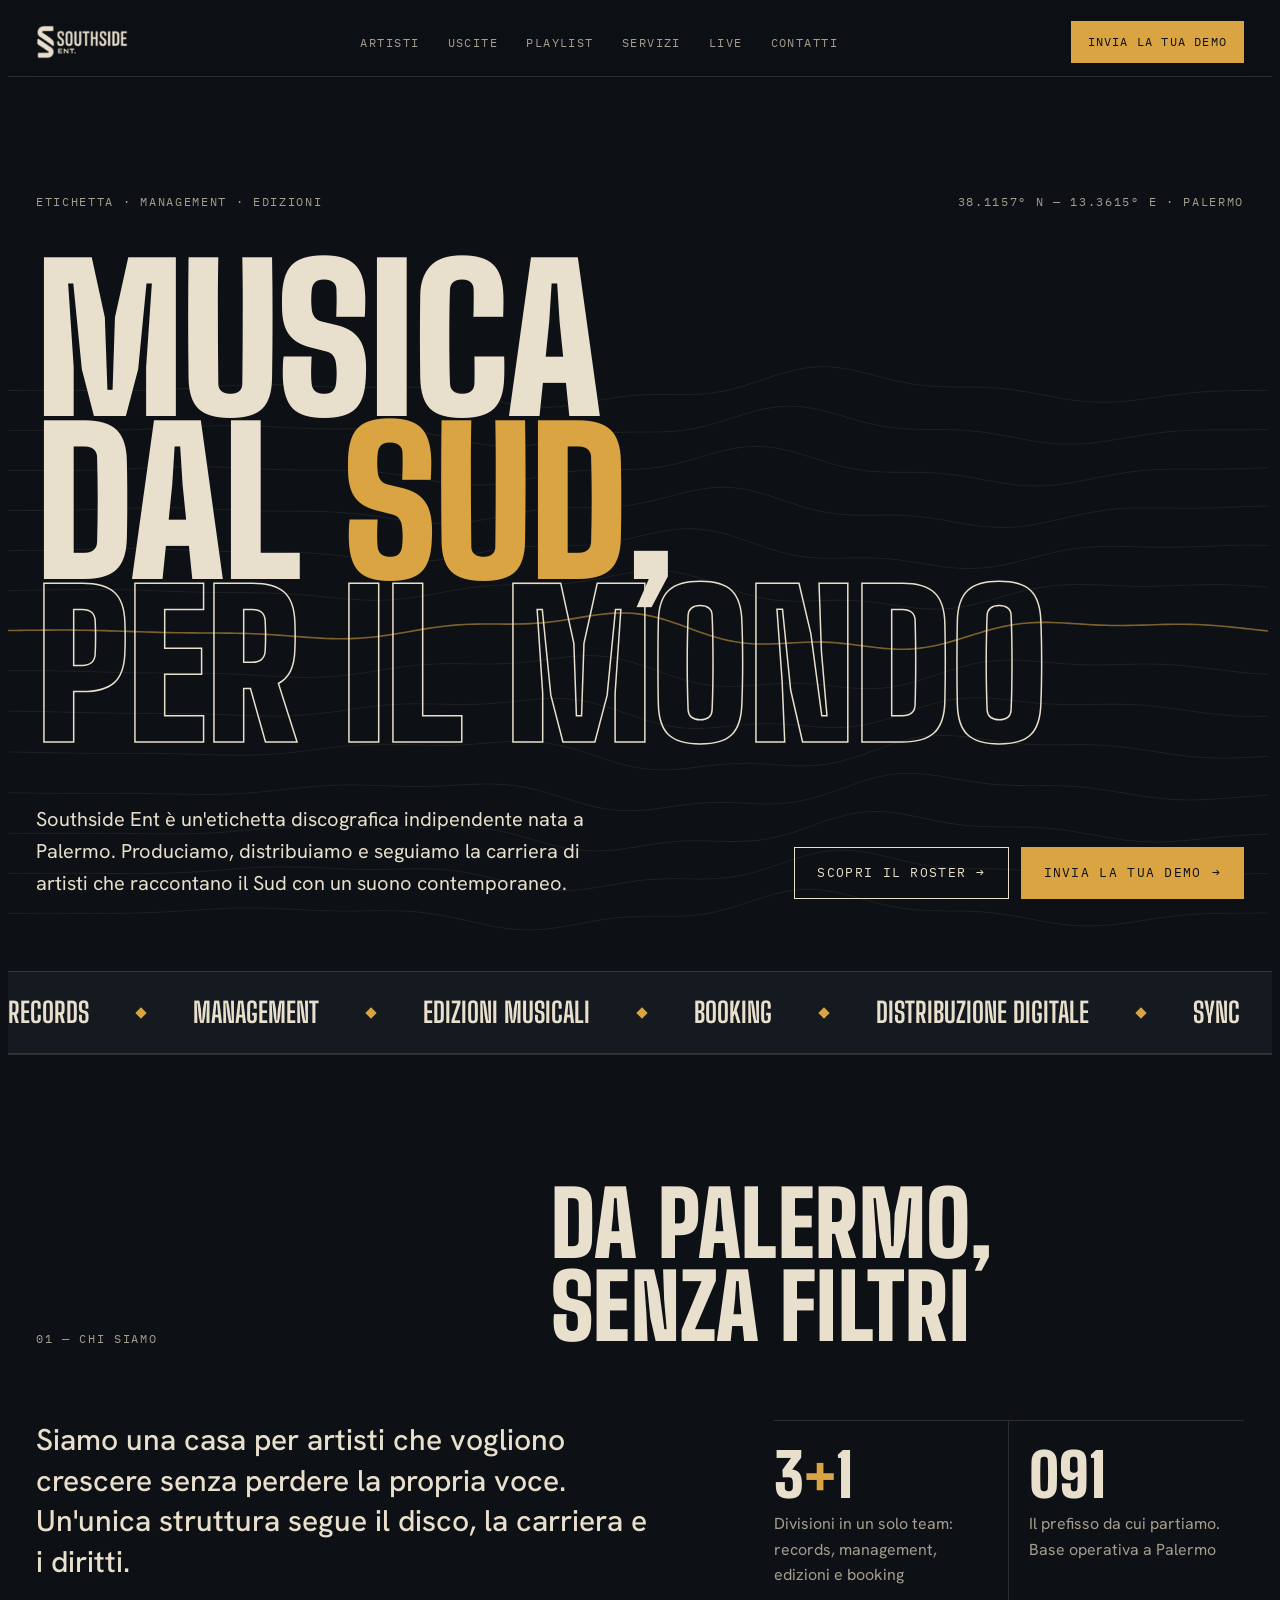
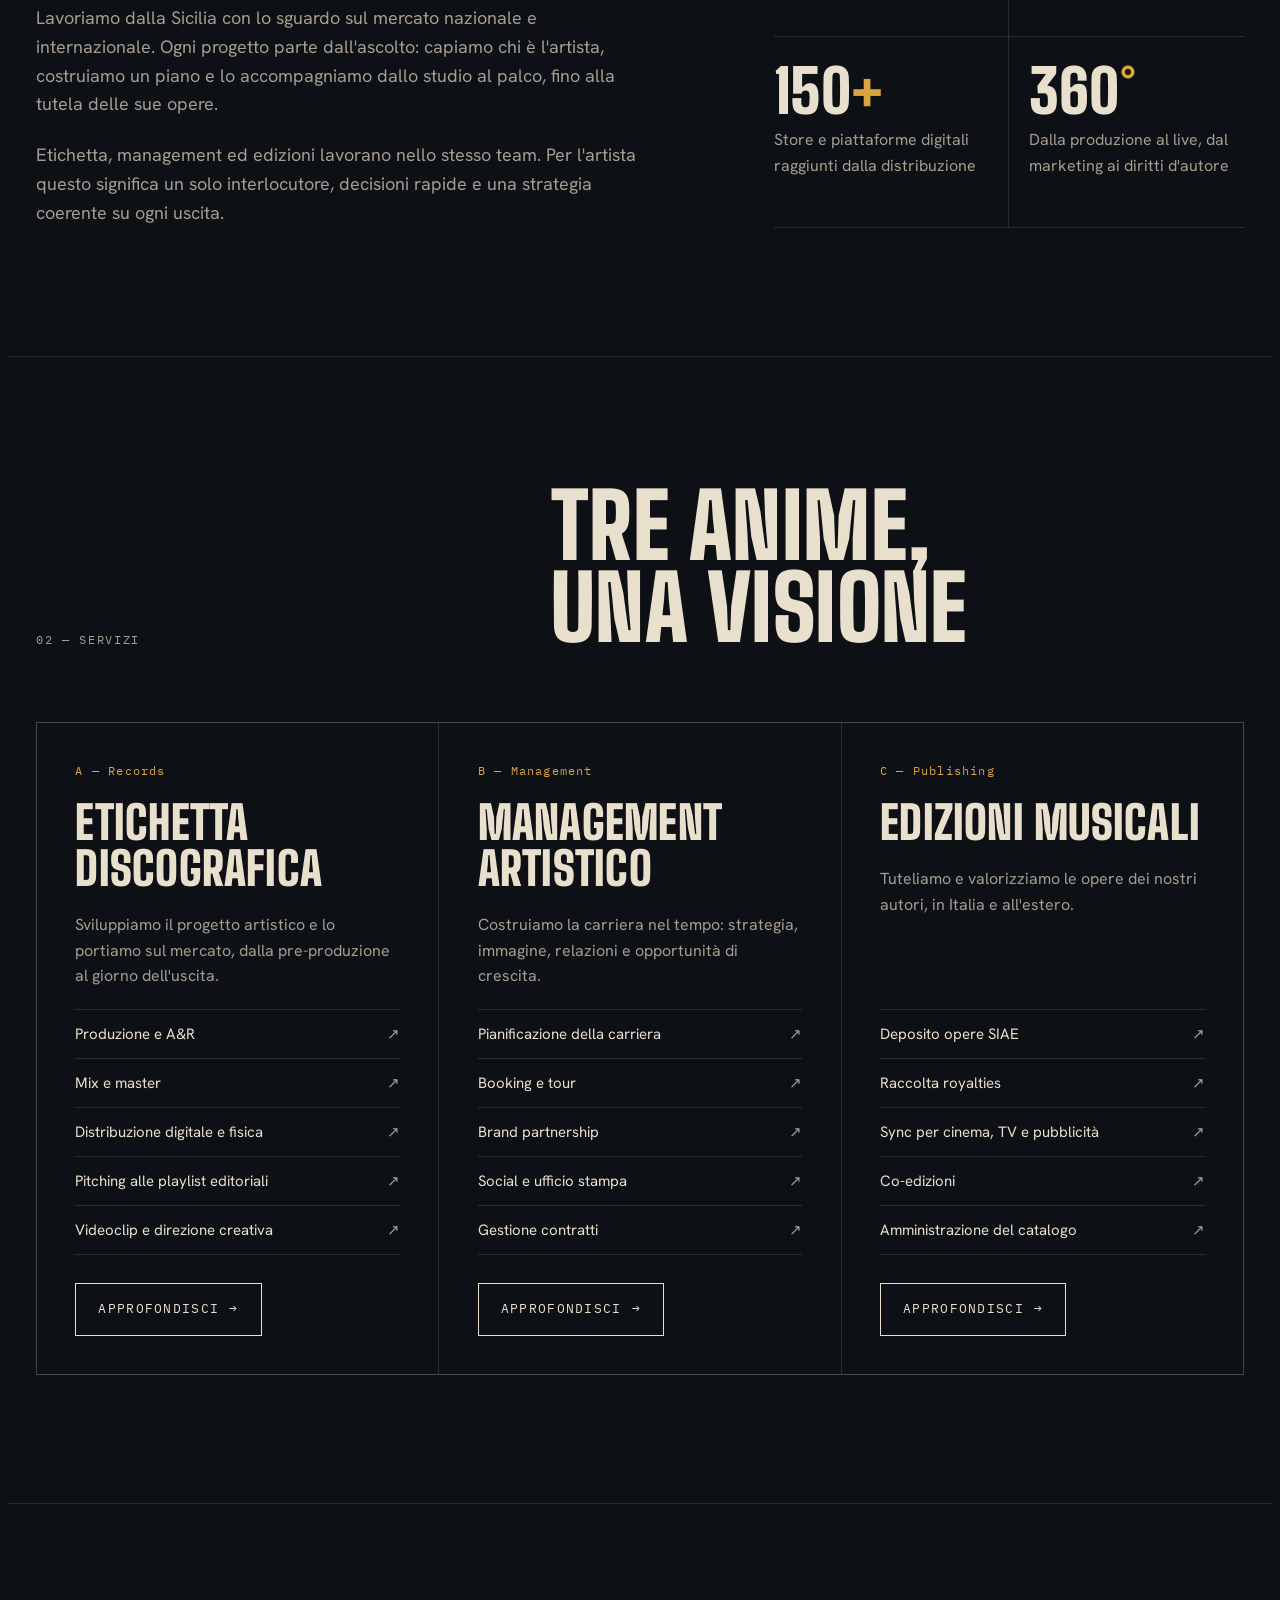
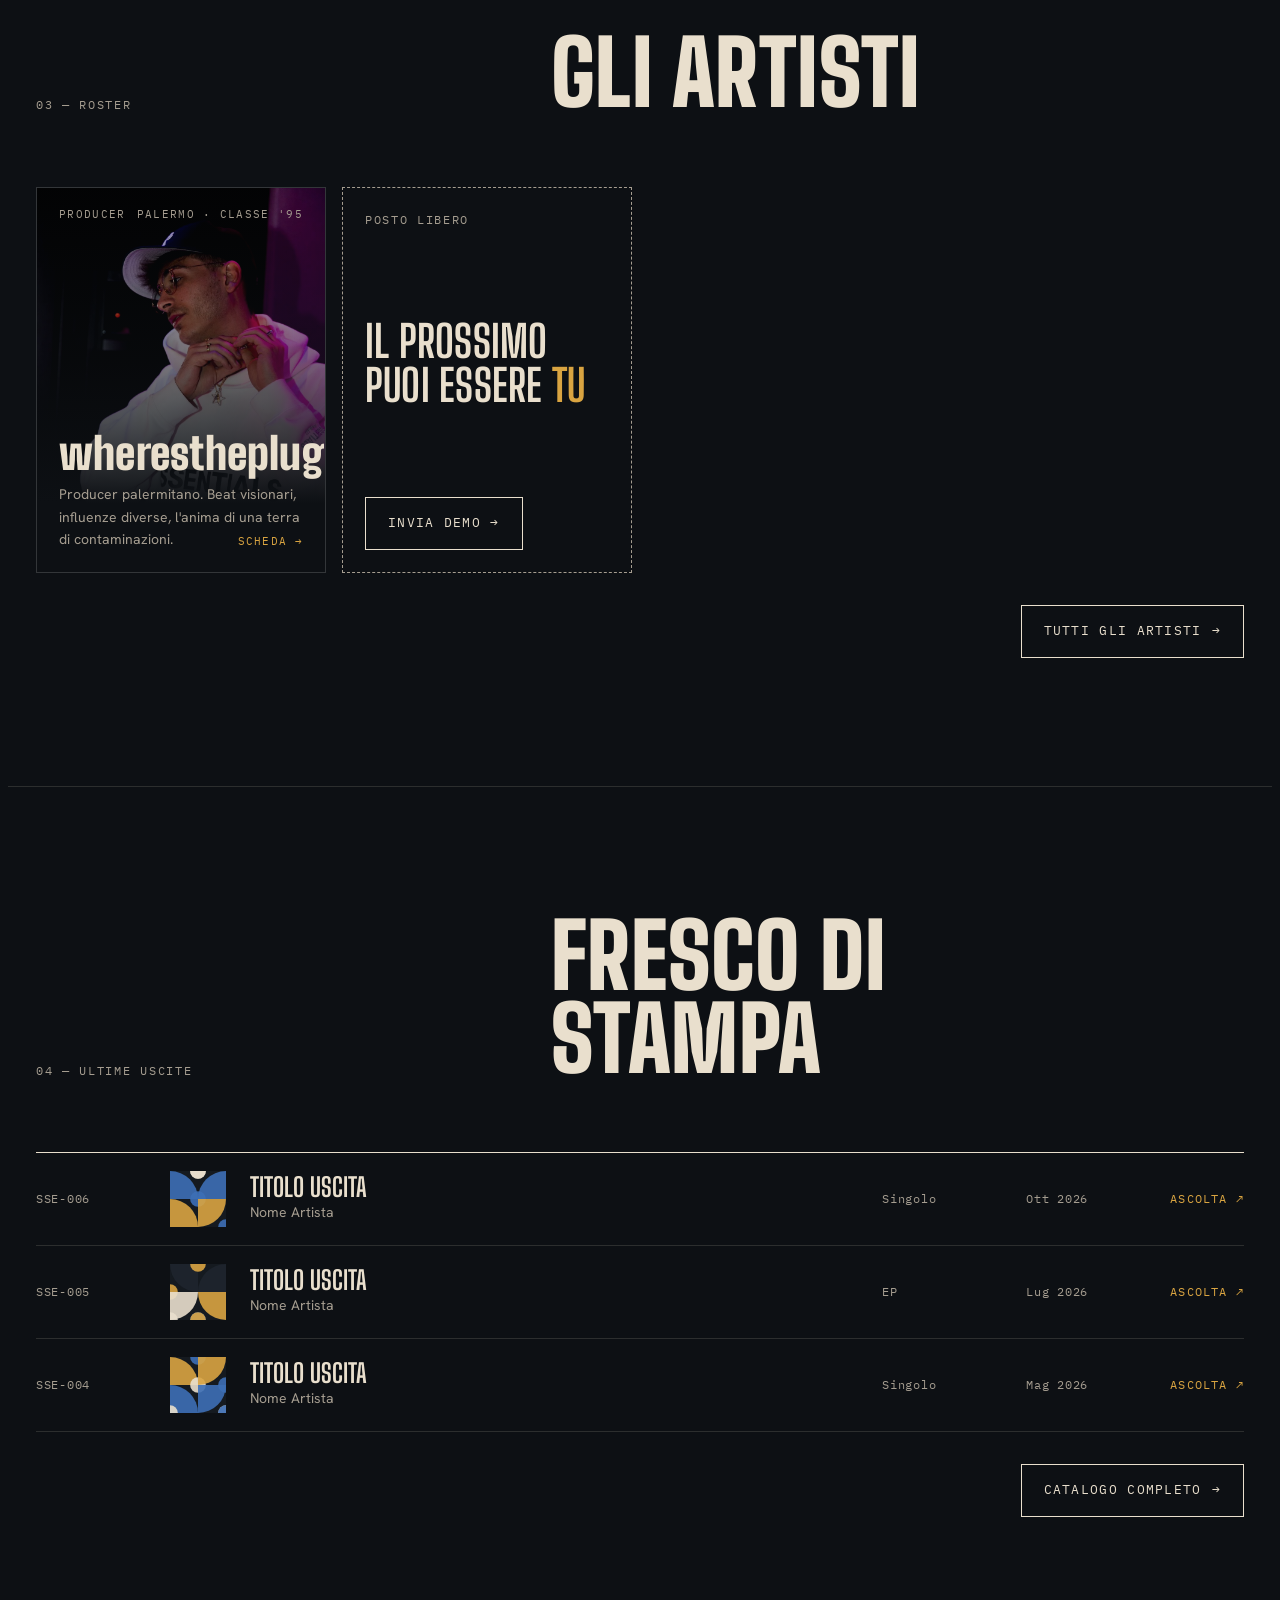
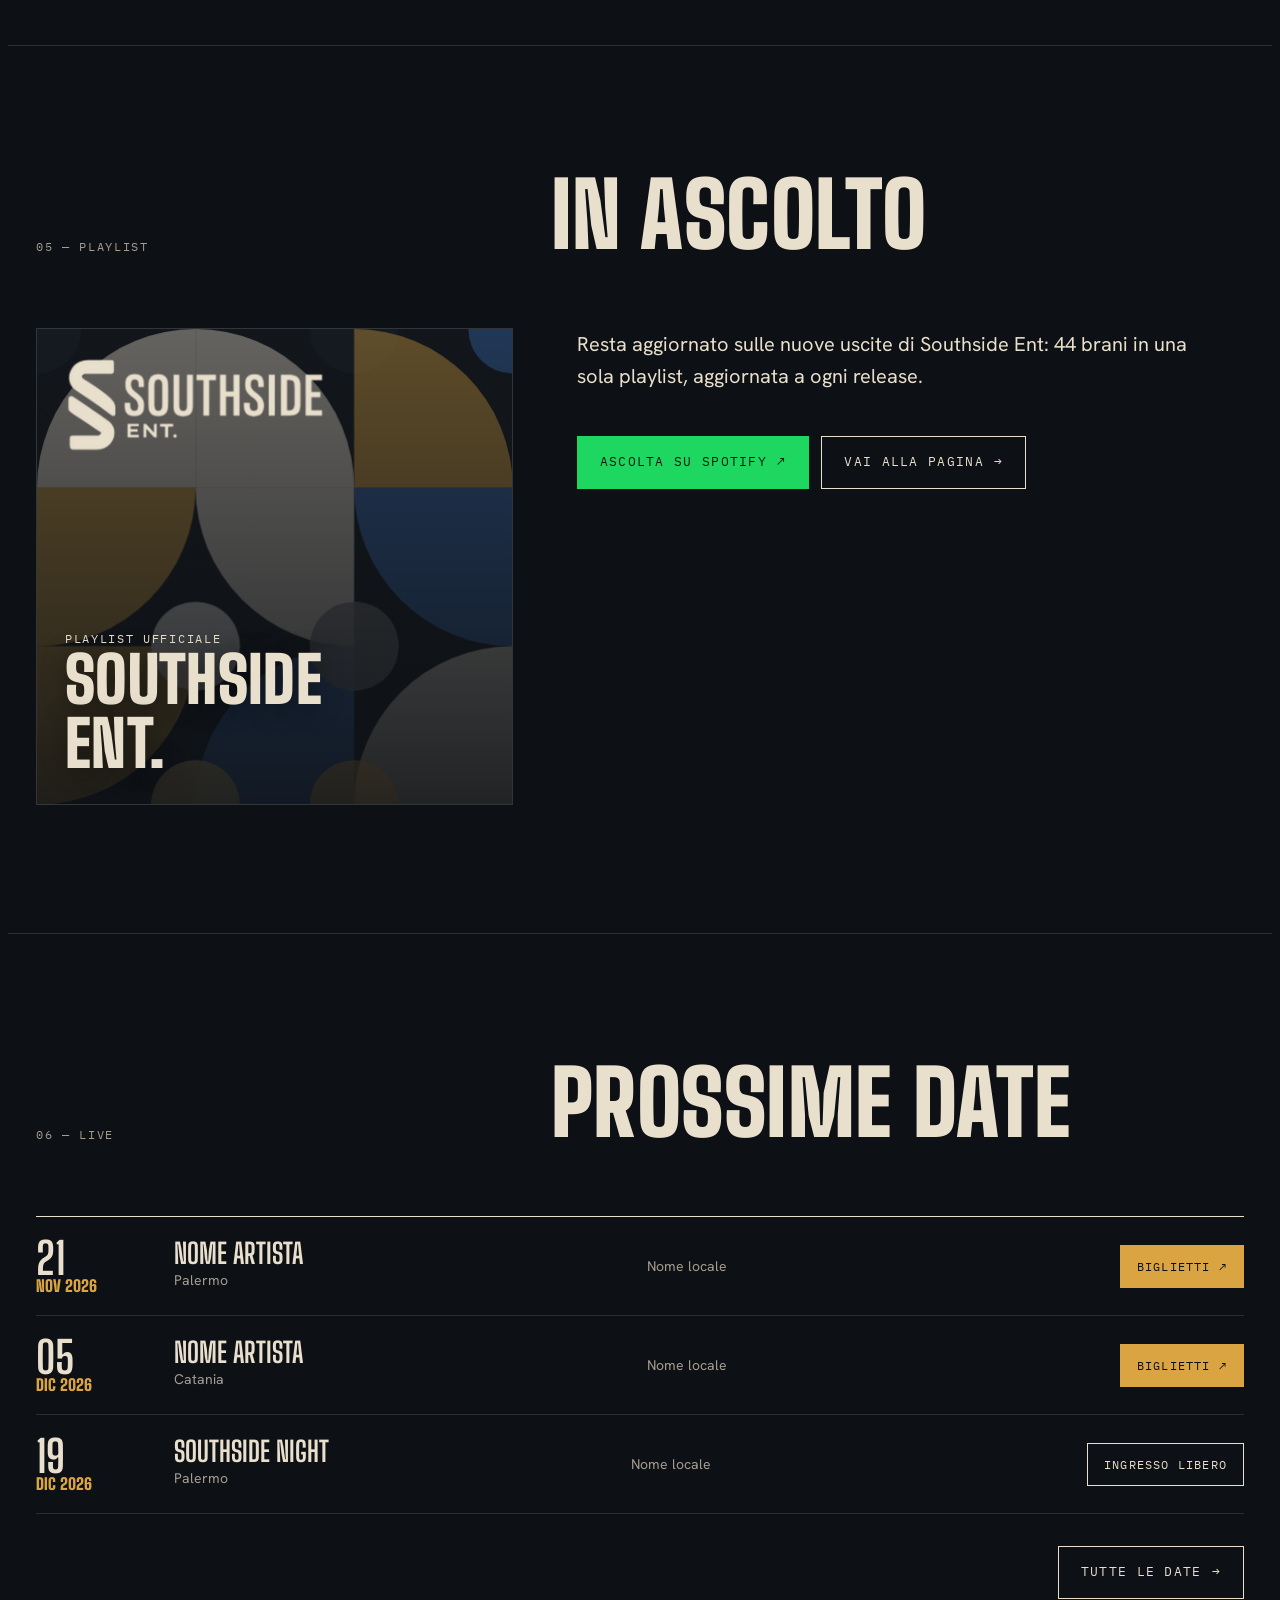
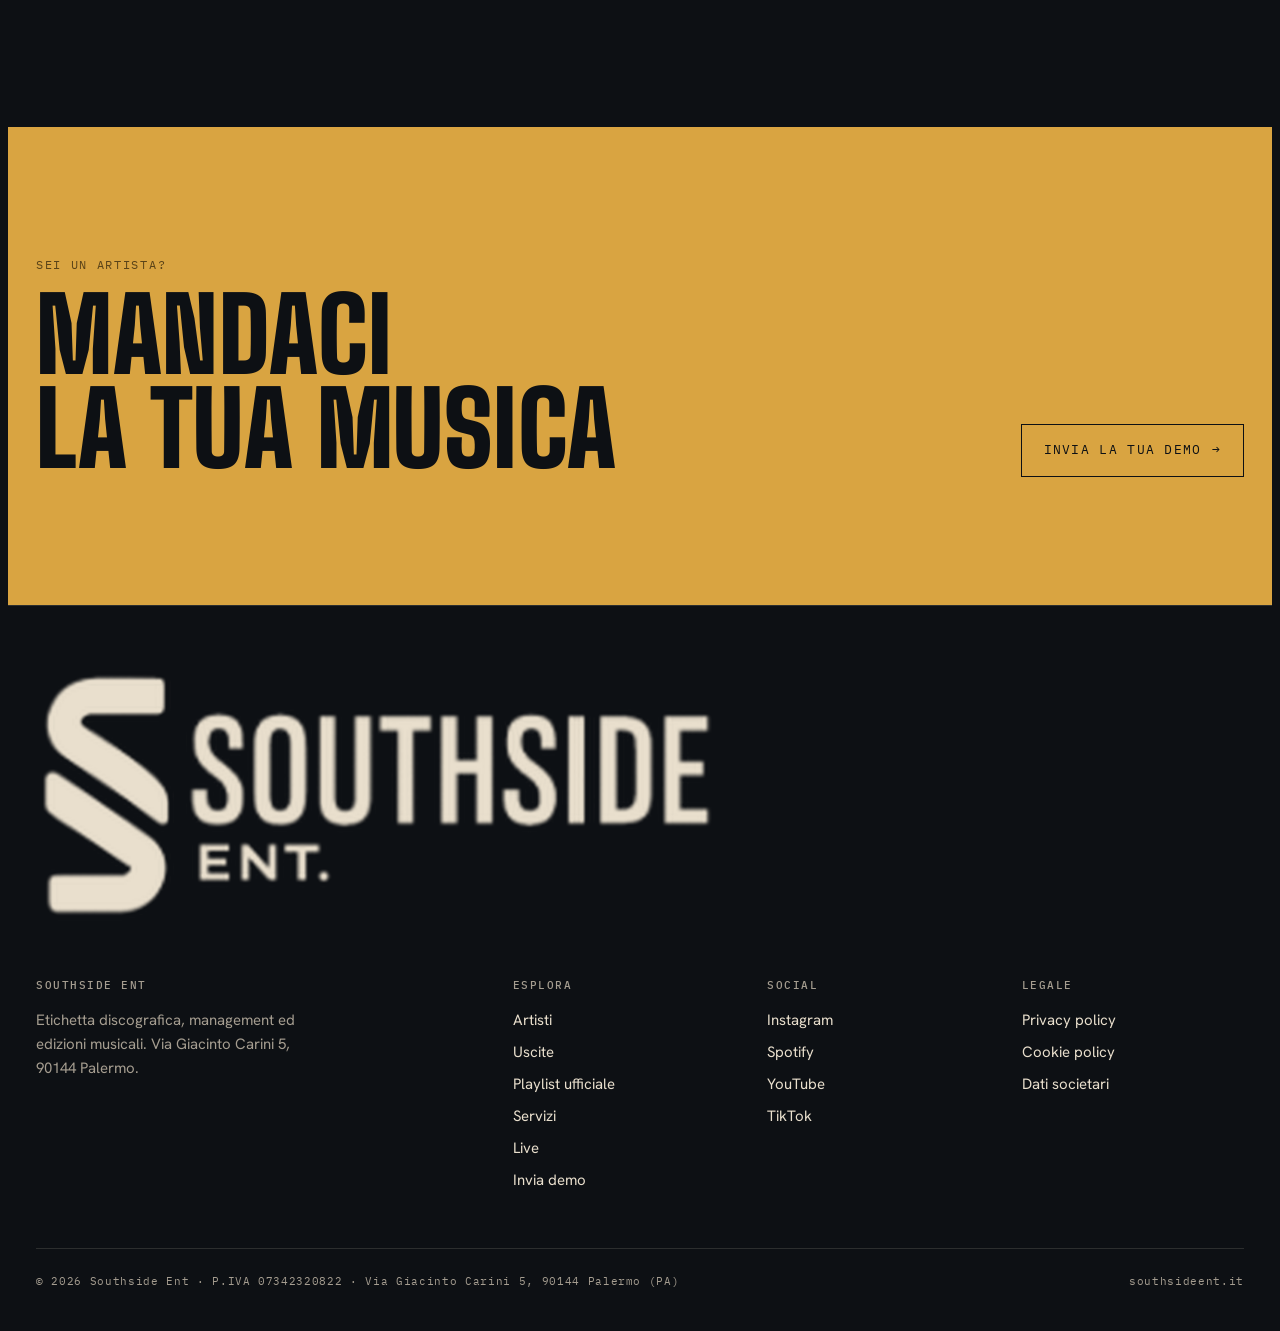
==== commit a9e7dc6f: "Add files via upload" ====
--- a/index.html
+++ b/index.html
@@ -118,9 +118,9 @@
     <div class="wrap">
       <div class="sec-head"><div><p class="eyebrow">05 — Playlist</p></div><h2>In ascolto</h2></div>
       <div class="pl">
-  <div class="pl-cover" id="plCover"><canvas aria-hidden="true"></canvas><span class="logo" role="img" aria-label="Southside Ent"></span><div><p class="eyebrow" style="color:var(--tufo)">Playlist ufficiale</p><h3>Southside<br>Selection</h3></div></div>
+  <div class="pl-cover" id="plCover"><canvas aria-hidden="true"></canvas><span class="logo" role="img" aria-label="Southside Ent"></span><div><p class="eyebrow" style="color:var(--tufo)">Playlist ufficiale</p><h3>Southside<br>Ent.</h3></div></div>
   <div style="display:flex;flex-direction:column;gap:20px">
-    <p class="lead">Tutte le nostre uscite e i brani che girano in ufficio, in una sola playlist. Aggiornata a ogni nuova release.</p>
+    <p class="lead">Resta aggiornato sulle nuove uscite di Southside Ent: 44 brani in una sola playlist, aggiornata a ogni release.</p>
     <div class="pl-actions"><a class="btn spotify-btn" data-playlist href="#" target="_blank" rel="noopener">Ascolta su Spotify <span class="arr">↗</span></a><a class="btn" href="playlist.html">Vai alla pagina <span class="arr">→</span></a></div>
   </div>
 </div>
--- a/style.css
+++ b/style.css
@@ -1,5 +1,6 @@
 /* Layout: notte palermitana. Sezioni a fascia piena, griglia a 12 colonne, tipografia condensata come il logo, numeri di catalogo in mono. */
 :root{
+  --logo:url([data-uri]);
   --ink:#0d1014;        /* notte sul porto */
   --ink-2:#151a20;
   --ink-3:#1e252d;
@@ -24,7 +25,7 @@
 ::selection{background:var(--oro);color:var(--ink)}
 :focus-visible{outline:2px solid var(--oro);outline-offset:3px}
 .wrap{max-width:var(--max);margin:0 auto;padding-left:var(--gutter);padding-right:var(--gutter-r)}
-.logo{display:block;background:currentColor;-webkit-mask:url([data-uri]) center/contain no-repeat;mask:url([data-uri]) center/contain no-repeat;aspect-ratio:888/328}
+.logo{display:block;background:currentColor;-webkit-mask:var(--logo) center/contain no-repeat;mask:var(--logo) center/contain no-repeat;aspect-ratio:888/328}
 .eyebrow{font-family:var(--f-mono);font-size:12px;letter-spacing:.14em;text-transform:uppercase;color:var(--tufo-dim)}
 h1,h2,h3{font-family:var(--f-display);font-weight:900;text-transform:uppercase;line-height:.92;letter-spacing:.005em;margin:0;text-wrap:balance}
 h2{font-size:clamp(44px,7vw,96px)}
@@ -310,3 +311,27 @@
 .pl-cover::after{content:"";position:absolute;inset:0;z-index:0;background:linear-gradient(to top,color-mix(in srgb,var(--ink) 85%,transparent),color-mix(in srgb,var(--ink) 35%,transparent))}
 .toast{visibility:hidden}
 .toast.show{visibility:visible}
+/* Foto artisti */
+.artist .art-media{position:absolute;inset:0;width:100%;height:100%;z-index:-2;object-fit:cover;max-width:none;transition:transform .8s cubic-bezier(.2,.7,.2,1)}
+.artist:hover .art-media{transform:scale(1.05)}
+.artist.has-photo .art-media{filter:saturate(.85) contrast(1.05)}
+.artist p{display:-webkit-box;-webkit-line-clamp:3;-webkit-box-orient:vertical;overflow:hidden}
+.artist h3{text-transform:none}
+.sheet-card{max-width:980px}
+.sheet-media{position:relative;min-height:0}
+.sheet-img{display:block;width:100%;aspect-ratio:4/5;max-width:100%;object-fit:cover;object-position:center 30%}
+@media(min-width:760px){.sheet-media .sheet-img{position:sticky;top:0;height:100%;max-height:calc(100vh - 80px);aspect-ratio:auto}}
+.sheet-body h3{text-transform:none}
+.sheet-body p{font-size:15px;line-height:1.7}
+.sheet-body p.eyebrow{font-size:12px}
+.milestones{list-style:none;margin:0;padding:0;border-top:1px solid var(--line)}
+.milestones li{display:grid;grid-template-columns:72px 1fr;gap:12px;padding:10px 0;border-bottom:1px solid var(--line);font-size:14px}
+.milestones b{font-family:var(--f-mono);font-weight:500;color:var(--oro);font-size:12px;letter-spacing:.06em;padding-top:2px}
+.collabs{display:flex;flex-wrap:wrap;gap:8px}
+.collabs span{font-family:var(--f-display);font-weight:700;font-size:20px;text-transform:uppercase;border:1px solid var(--line);padding:6px 12px;line-height:1}
+.sheet-card{position:relative}
+.sheet-close{position:sticky;top:12px;margin:12px 12px -52px auto;z-index:3;grid-column:1/-1;background:color-mix(in srgb,var(--ink) 70%,transparent);backdrop-filter:blur(6px);-webkit-backdrop-filter:blur(6px)}
+@media(min-width:760px){.sheet-close{position:absolute;top:16px;right:16px;margin:0}}
+.spotify-embed{position:relative;min-height:452px;background:var(--ink-2)}
+.spotify-embed iframe{position:relative;z-index:1;background:transparent}
+.embed-fallback{position:absolute;inset:0;display:flex;flex-direction:column;justify-content:center;align-items:flex-start;gap:20px;padding:28px;color:var(--tufo-dim);max-width:46ch}
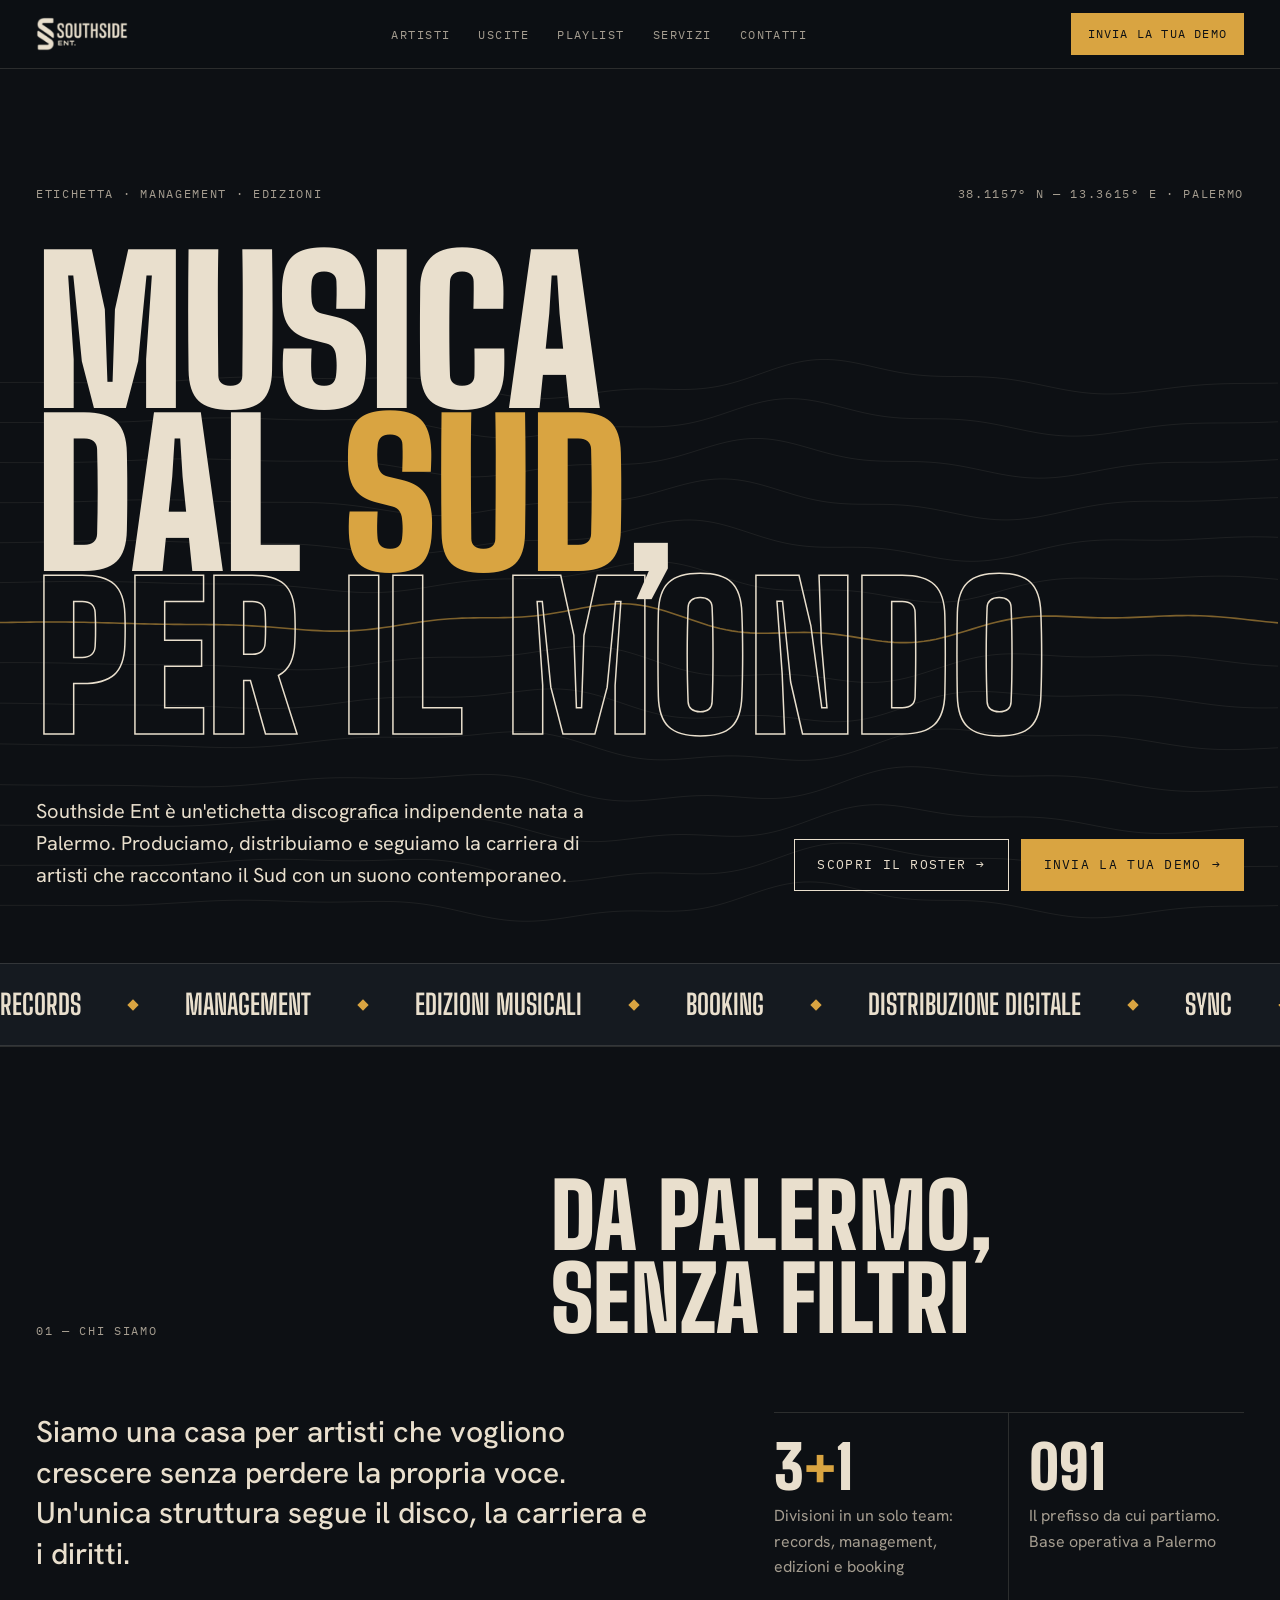
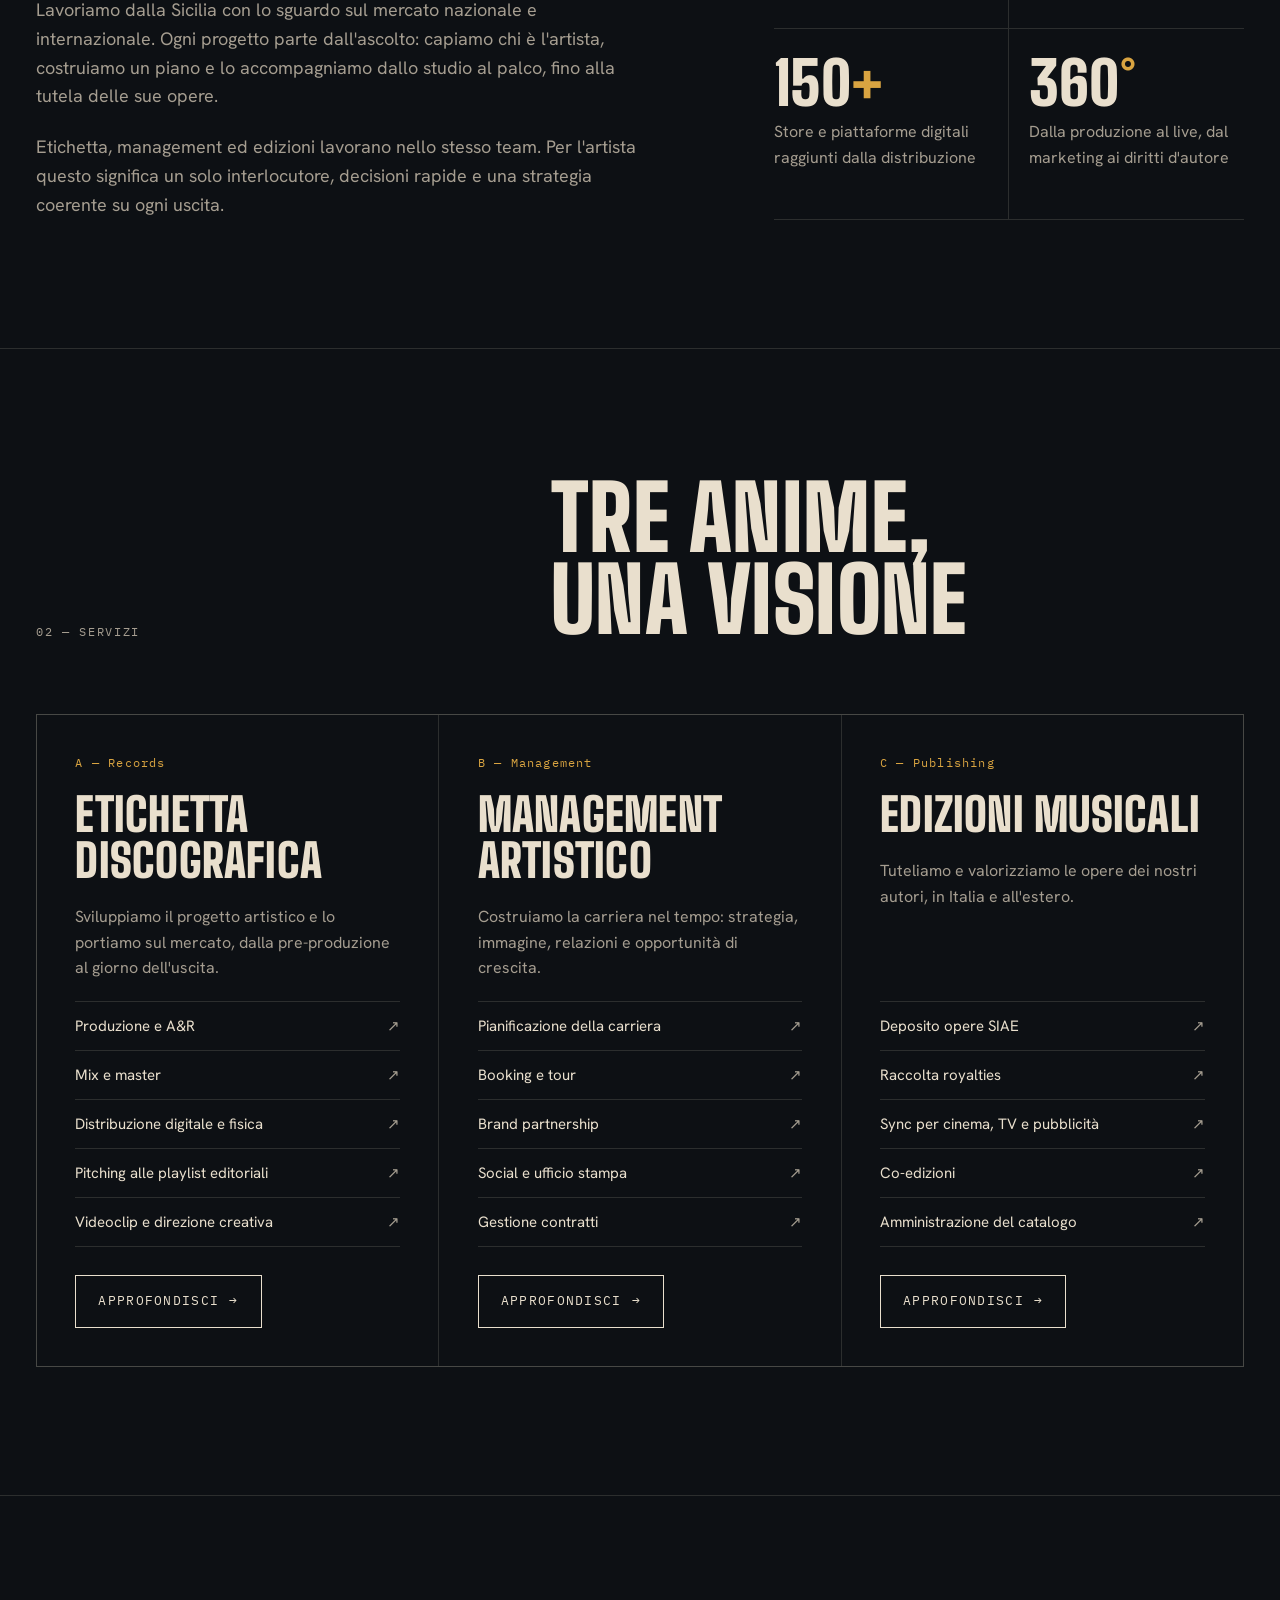
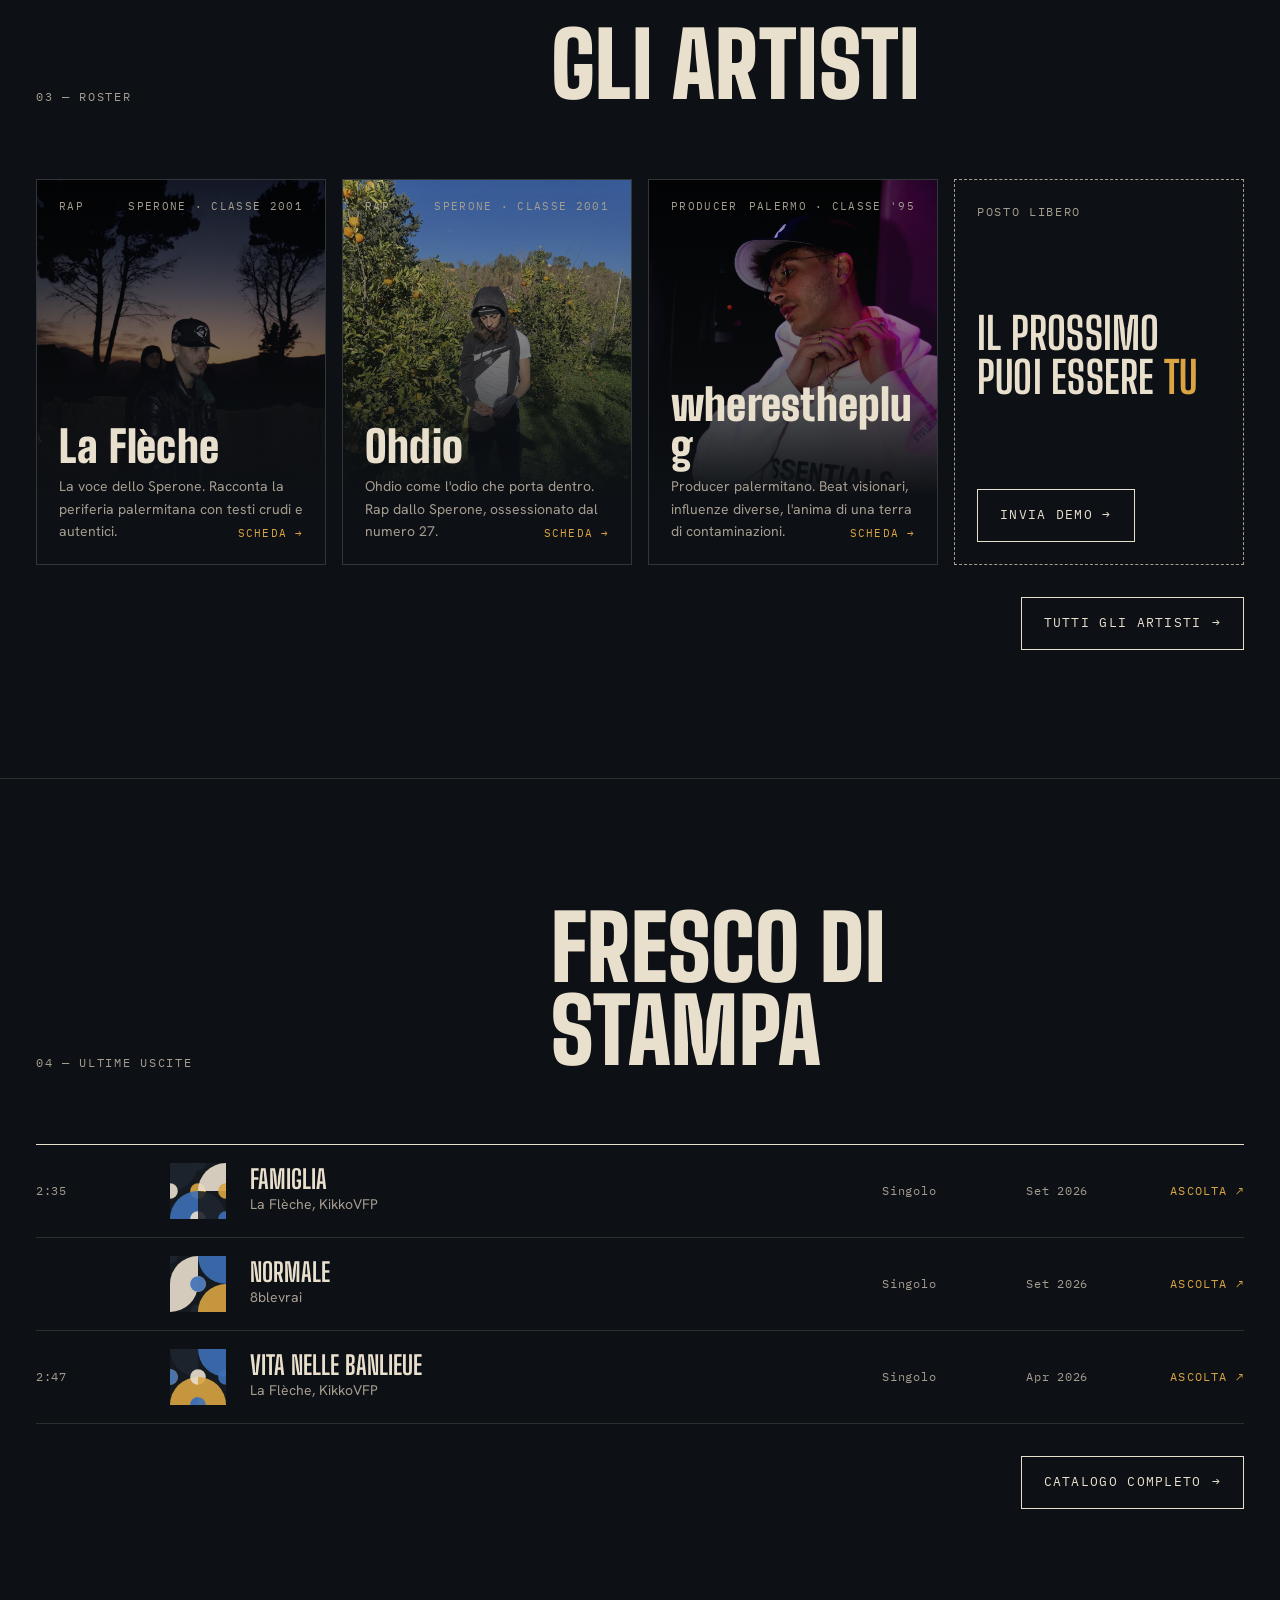
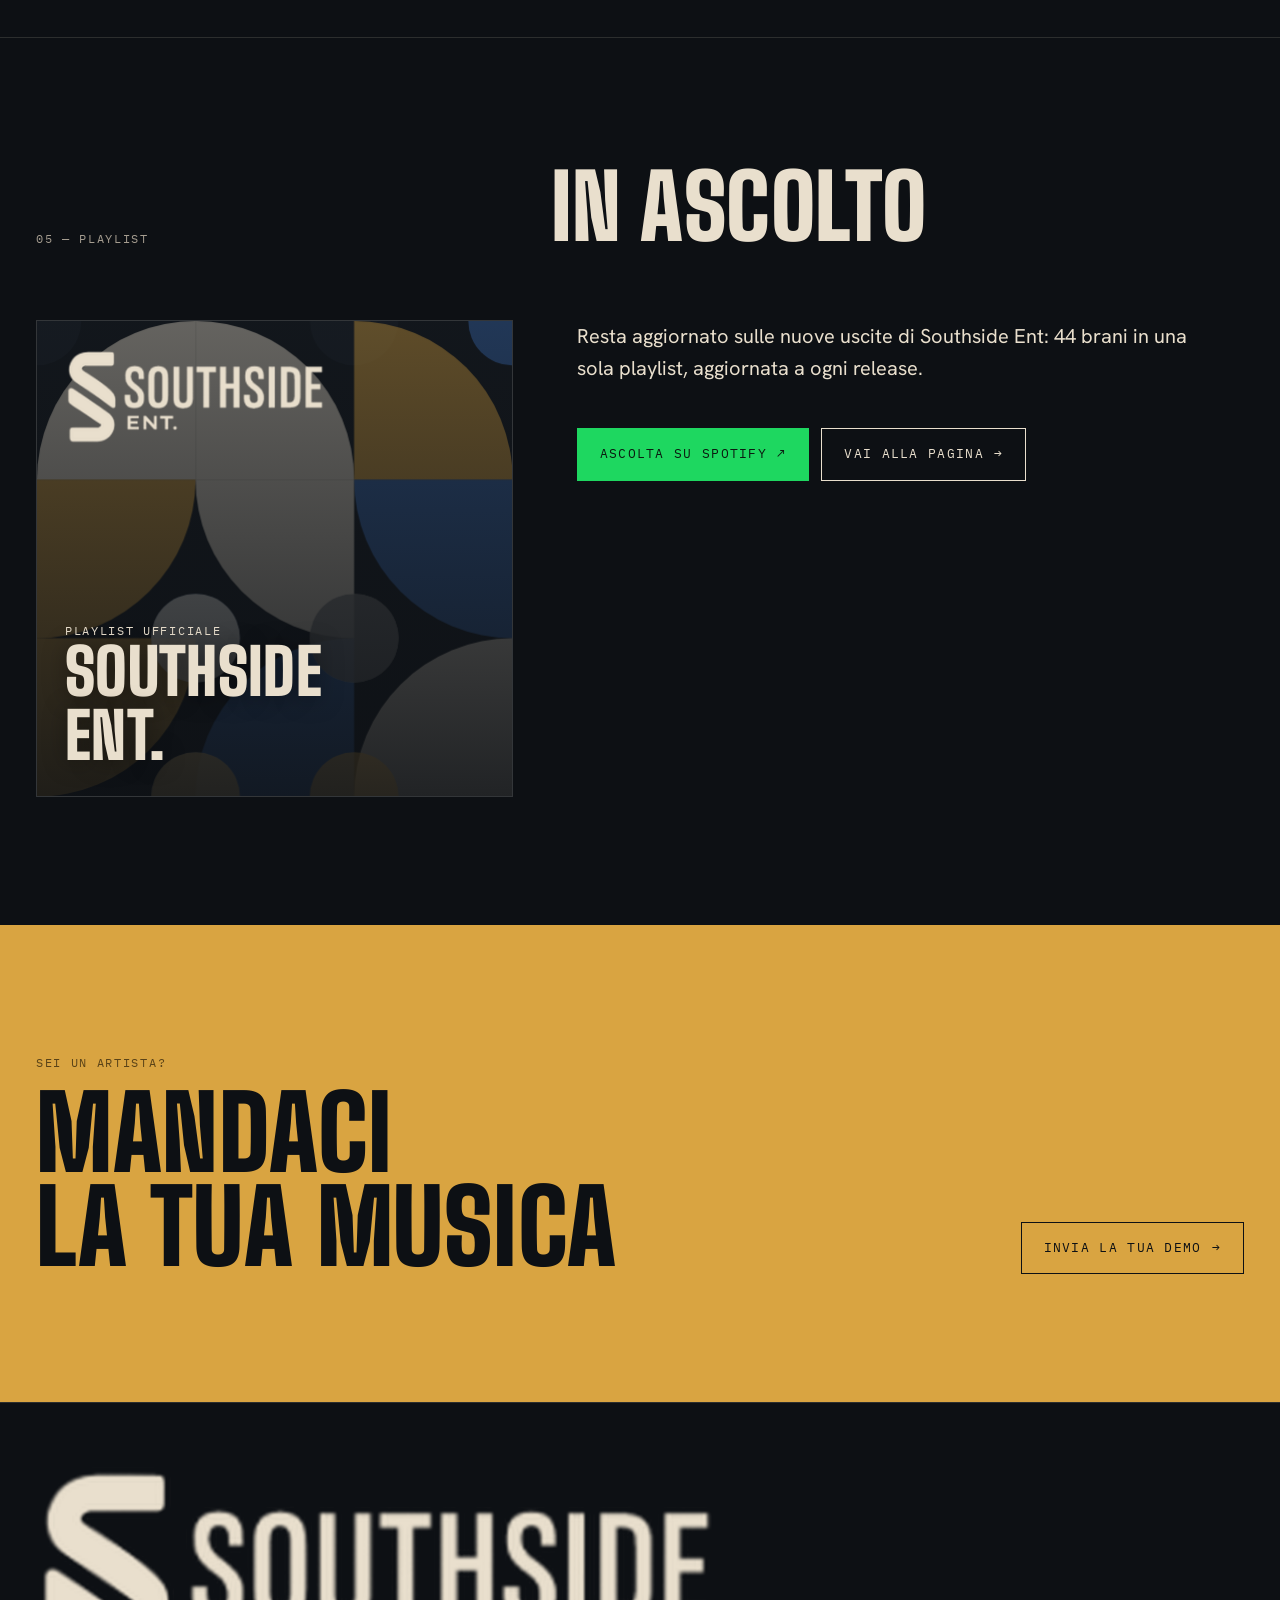
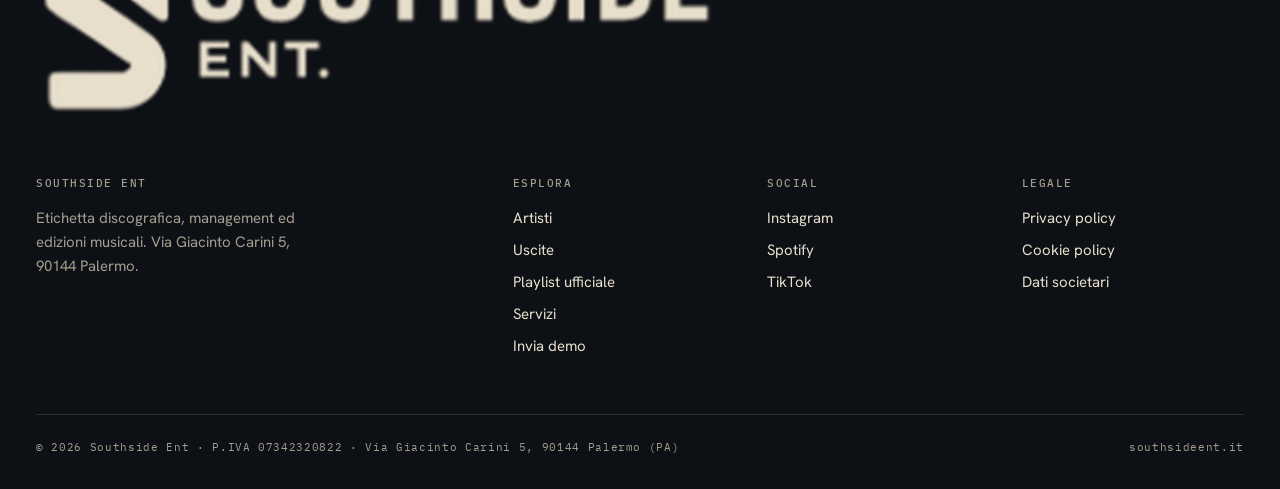
==== commit 98160b40: "Add files via upload" ====
--- a/index.html
+++ b/index.html
@@ -20,12 +20,12 @@
 <header class="nav">
   <div class="wrap">
     <a href="index.html" aria-label="Southside Ent, home"><span class="logo" role="img" aria-label="Southside Ent"></span></a>
-    <nav aria-label="Principale"><ul><li><a href="artisti.html">Artisti</a></li><li><a href="uscite.html">Uscite</a></li><li><a href="playlist.html">Playlist</a></li><li><a href="servizi.html">Servizi</a></li><li><a href="eventi.html">Live</a></li><li><a href="contatti.html">Contatti</a></li></ul></nav>
+    <nav aria-label="Principale"><ul><li><a href="artisti.html">Artisti</a></li><li><a href="uscite.html">Uscite</a></li><li><a href="playlist.html">Playlist</a></li><li><a href="servizi.html">Servizi</a></li><li><a href="contatti.html">Contatti</a></li></ul></nav>
     <a class="btn solid cta" href="demo.html">Invia la tua demo</a>
     <button class="burger" id="burger" aria-label="Apri menu" aria-expanded="false" aria-controls="drawer"><span></span><span></span><span></span></button>
   </div>
 </header>
-<div class="drawer" id="drawer" aria-hidden="true"><a href="index.html" aria-current="page"><small>01</small>Home</a><a href="artisti.html"><small>02</small>Artisti</a><a href="uscite.html"><small>03</small>Uscite</a><a href="playlist.html"><small>04</small>Playlist</a><a href="servizi.html"><small>05</small>Servizi</a><a href="eventi.html"><small>06</small>Live</a><a href="contatti.html"><small>07</small>Contatti</a><a href="demo.html"><small>08</small>Invia demo</a></div>
+<div class="drawer" id="drawer" aria-hidden="true"><a href="index.html" aria-current="page"><small>01</small>Home</a><a href="artisti.html"><small>02</small>Artisti</a><a href="uscite.html"><small>03</small>Uscite</a><a href="playlist.html"><small>04</small>Playlist</a><a href="servizi.html"><small>05</small>Servizi</a><a href="contatti.html"><small>06</small>Contatti</a><a href="demo.html"><small>07</small>Invia demo</a></div>
 <main>
 <section class="hero" aria-label="Southside Ent">
     <canvas id="wave" aria-hidden="true"></canvas>
@@ -126,12 +126,6 @@
 </div>
     </div>
   </section>
-<section id="live">
-    <div class="wrap">
-      <div class="sec-head"><div><p class="eyebrow">06 — Live</p></div><h2>Prossime date</h2></div>
-      <div class="events" id="events" data-limit="3"></div><div class="more"><a class="btn" href="eventi.html">Tutte le date <span class="arr">→</span></a></div>
-    </div>
-  </section>
 </main>
 <section class="band">
   <div class="wrap">
@@ -144,7 +138,7 @@
     <span class="logo foot-big" role="img" aria-label="Southside Ent"></span>
     <div class="foot-grid">
       <div><h5>Southside Ent</h5><p class="muted" style="max-width:36ch;font-size:15px">Etichetta discografica, management ed edizioni musicali. Via Giacinto Carini 5, 90144 Palermo.</p></div>
-      <div><h5>Esplora</h5><ul><li><a href="artisti.html">Artisti</a></li><li><a href="uscite.html">Uscite</a></li><li><a href="playlist.html">Playlist ufficiale</a></li><li><a href="servizi.html">Servizi</a></li><li><a href="eventi.html">Live</a></li><li><a href="demo.html">Invia demo</a></li></ul></div>
+      <div><h5>Esplora</h5><ul><li><a href="artisti.html">Artisti</a></li><li><a href="uscite.html">Uscite</a></li><li><a href="playlist.html">Playlist ufficiale</a></li><li><a href="servizi.html">Servizi</a></li><li><a href="demo.html">Invia demo</a></li></ul></div>
       <div><h5>Social</h5><ul><li><a data-social="instagram" href="#" target="_blank" rel="noopener">Instagram</a></li><li><a data-social="spotify" href="#" target="_blank" rel="noopener">Spotify</a></li><li><a data-social="youtube" href="#" target="_blank" rel="noopener">YouTube</a></li><li><a data-social="tiktok" href="#" target="_blank" rel="noopener">TikTok</a></li></ul></div>
       <div><h5>Legale</h5><ul><li><a href="privacy.html">Privacy policy</a></li><li><a href="privacy.html#cookie">Cookie policy</a></li><li><a href="contatti.html">Dati societari</a></li></ul></div>
     </div>
--- a/style.css
+++ b/style.css
@@ -335,3 +335,14 @@
 .spotify-embed{position:relative;min-height:452px;background:var(--ink-2)}
 .spotify-embed iframe{position:relative;z-index:1;background:transparent}
 .embed-fallback{position:absolute;inset:0;display:flex;flex-direction:column;justify-content:center;align-items:flex-start;gap:20px;padding:28px;color:var(--tufo-dim);max-width:46ch}
+.gallery{display:grid;gap:8px;grid-template-columns:repeat(auto-fill,minmax(min(100%,180px),1fr))}
+.gallery img{width:100%;aspect-ratio:4/5;object-fit:cover;display:block;filter:saturate(.9)}
+.artist h3{font-size:clamp(34px,3.4vw,44px);overflow-wrap:anywhere;line-height:.95}
+.gallery:has(img:only-child){grid-template-columns:1fr}
+.gallery img:only-child{aspect-ratio:3/2;object-position:center 40%}
+.row img.cover{object-fit:cover;background:var(--ink-2)}
+/* reset di base per il sito pubblicato */
+html,body{margin:0}
+img{max-width:100%}
+[hidden]{display:none!important}
+:root{padding-top:env(safe-area-inset-top,0px);padding-bottom:env(safe-area-inset-bottom,0px)}
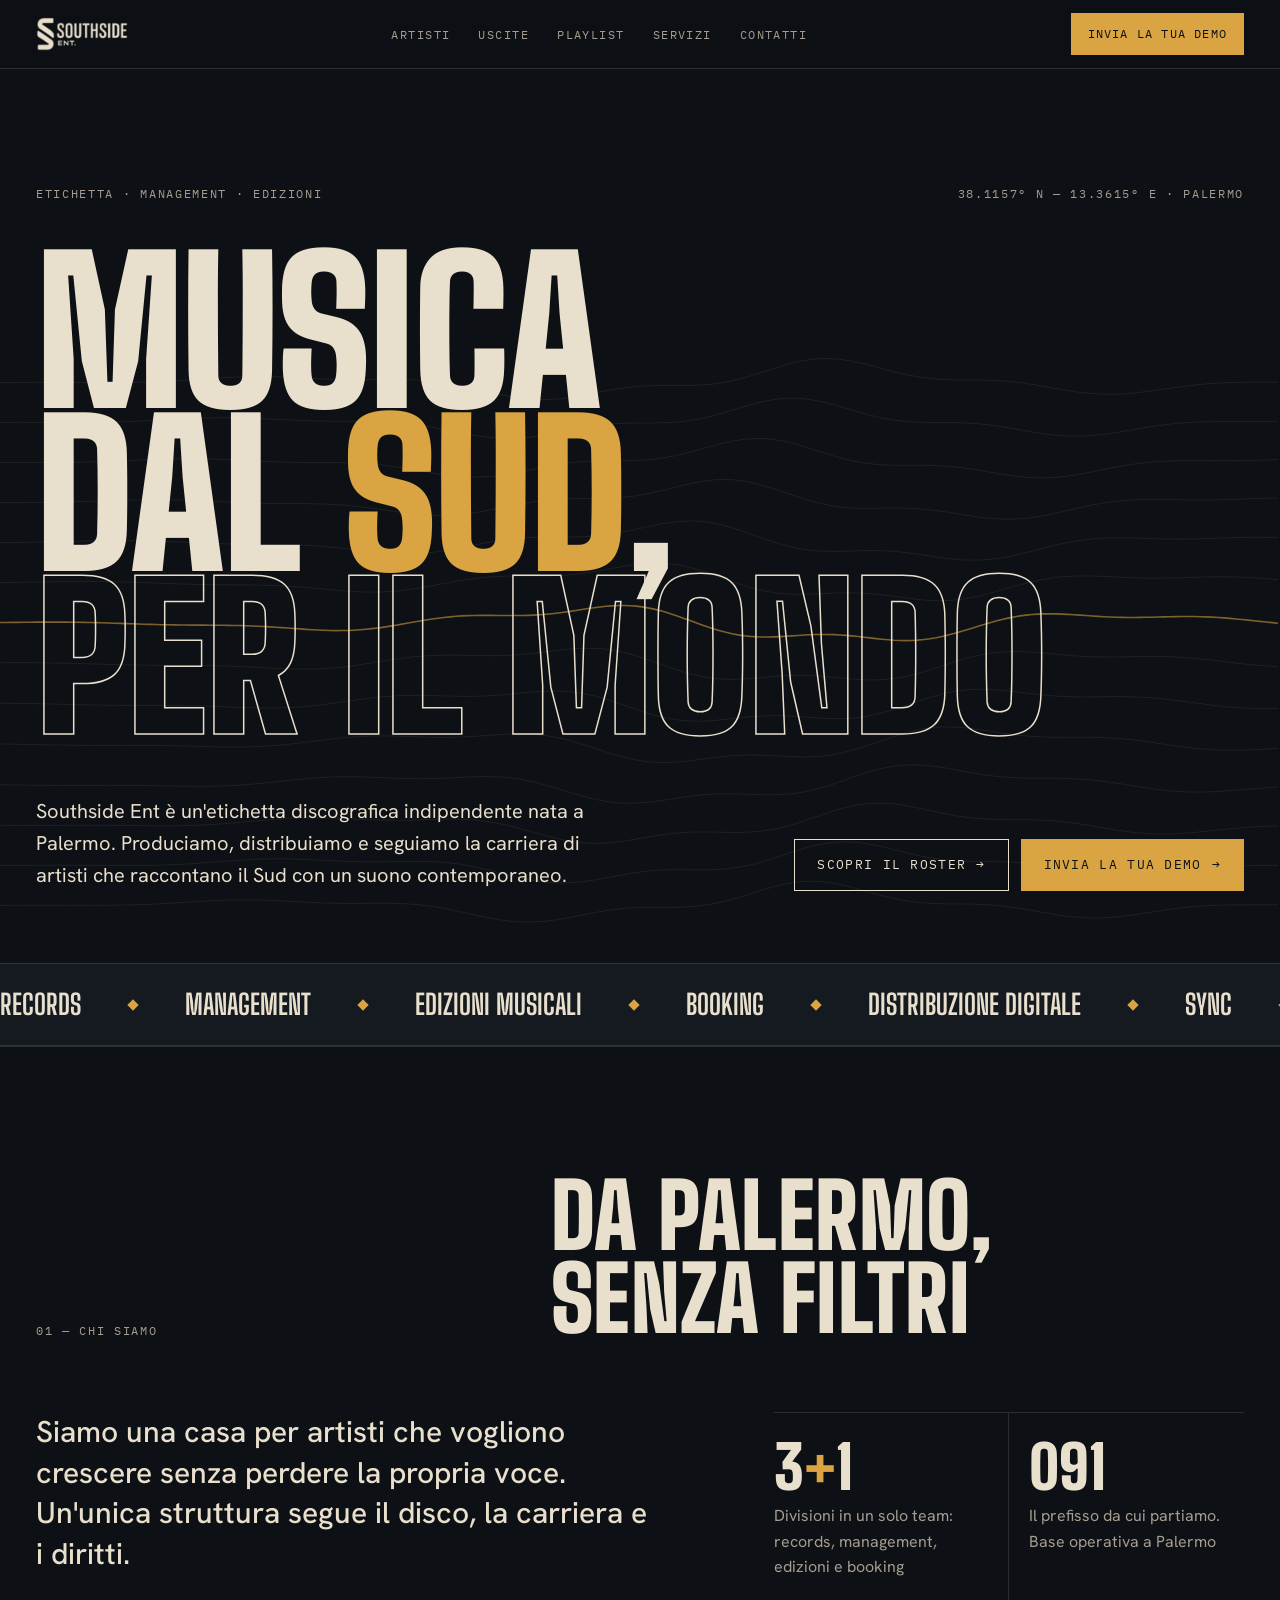
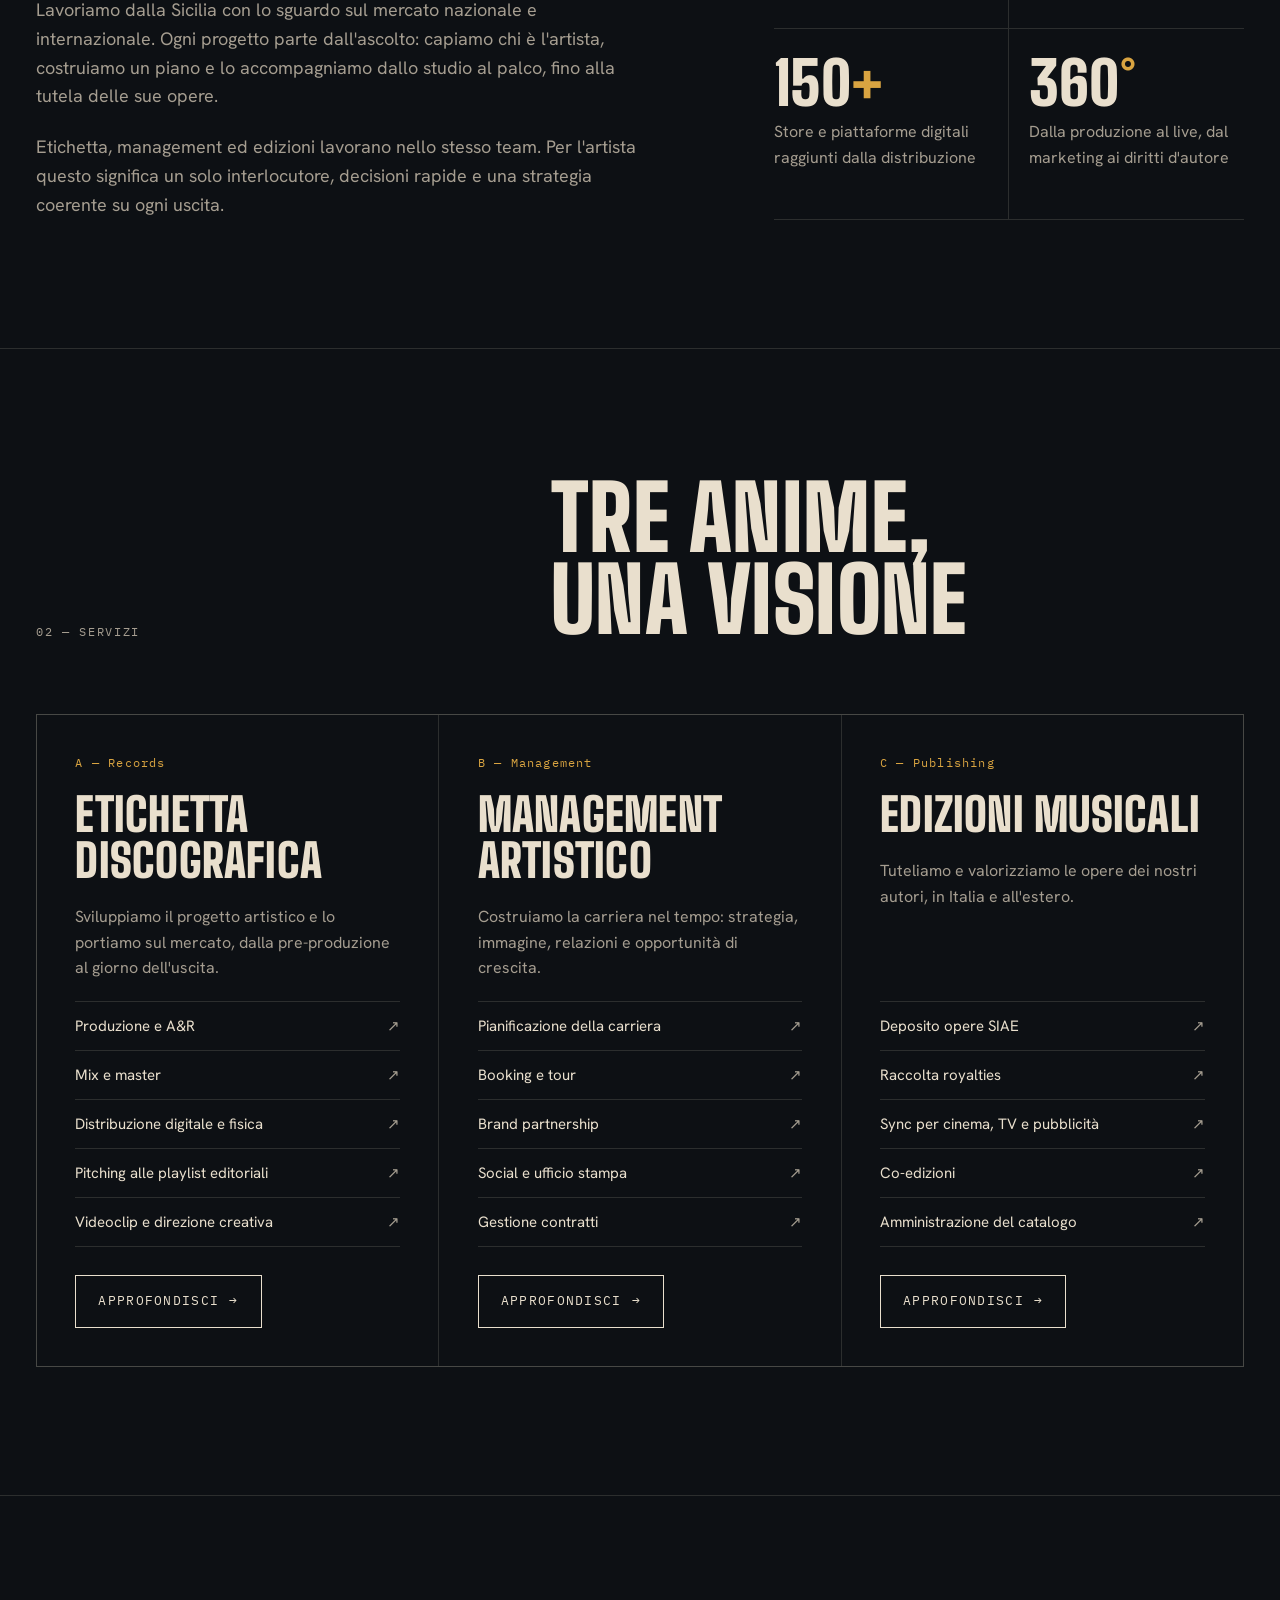
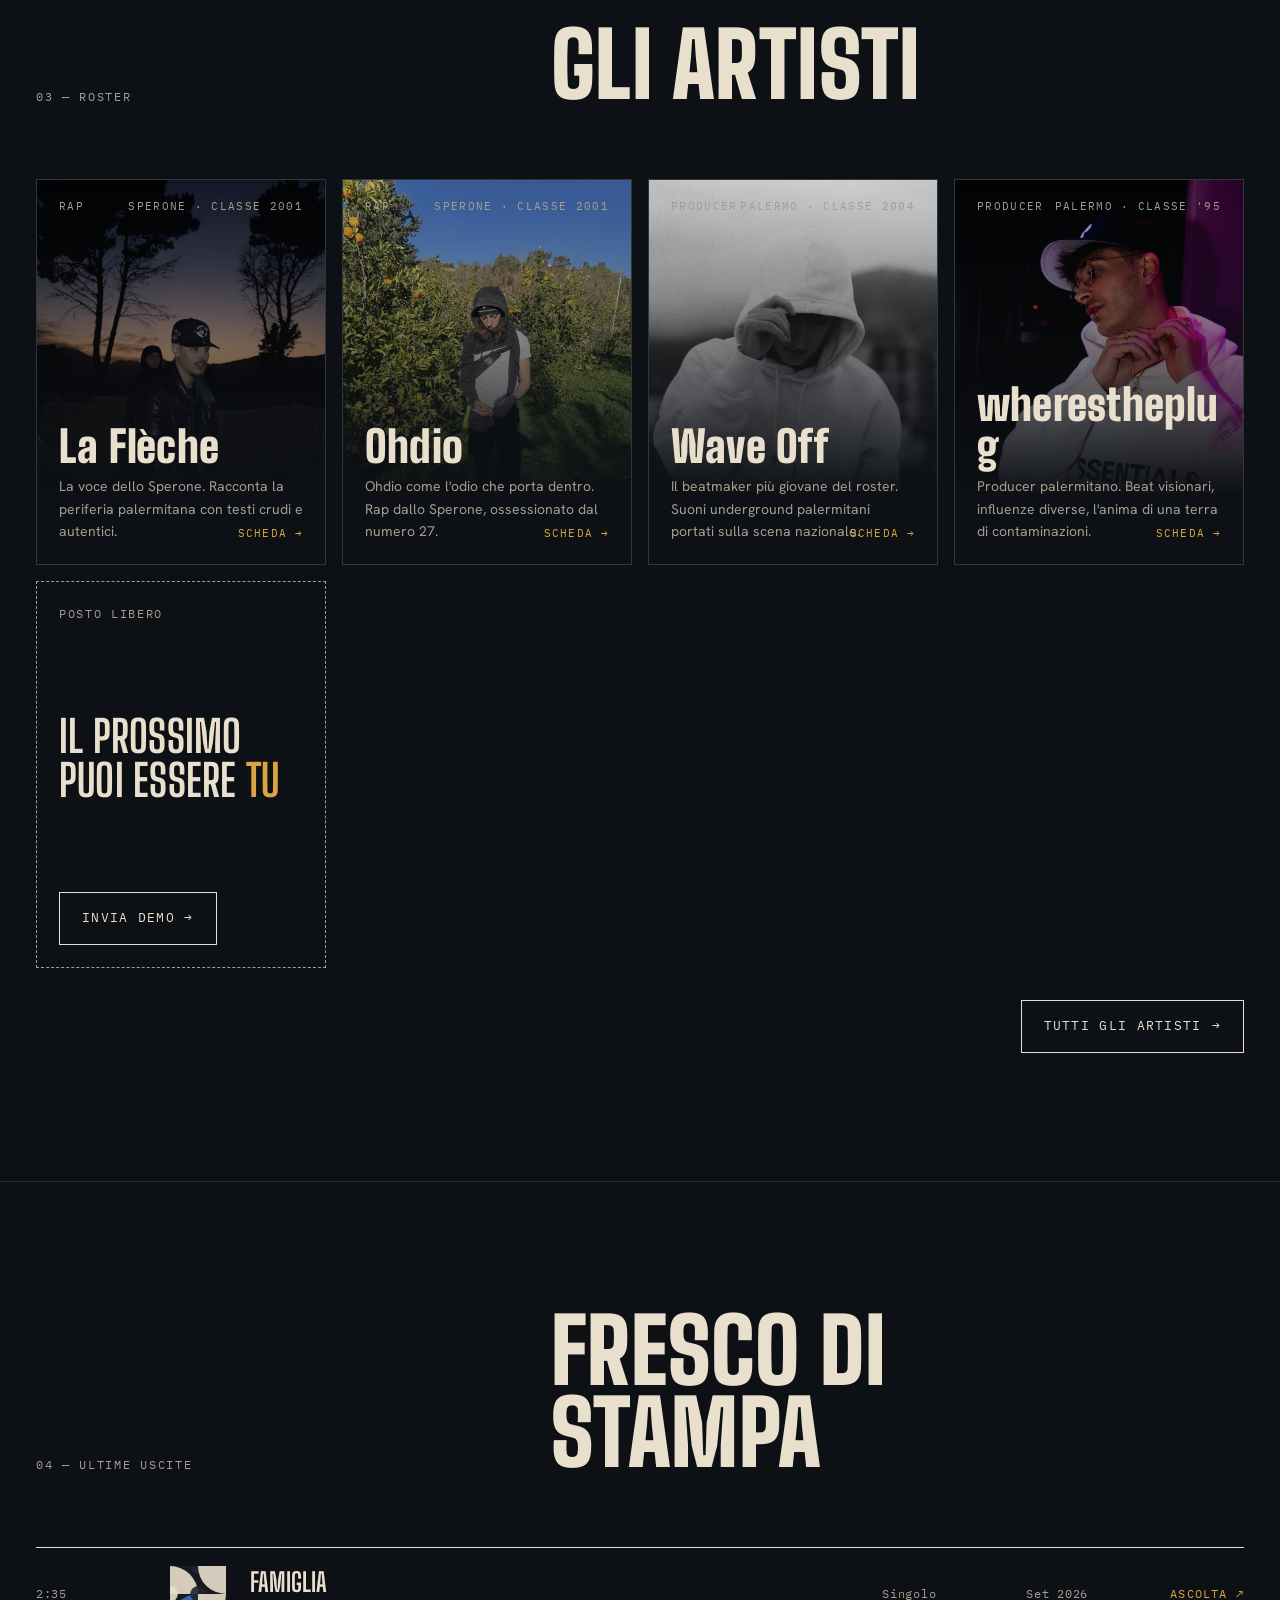
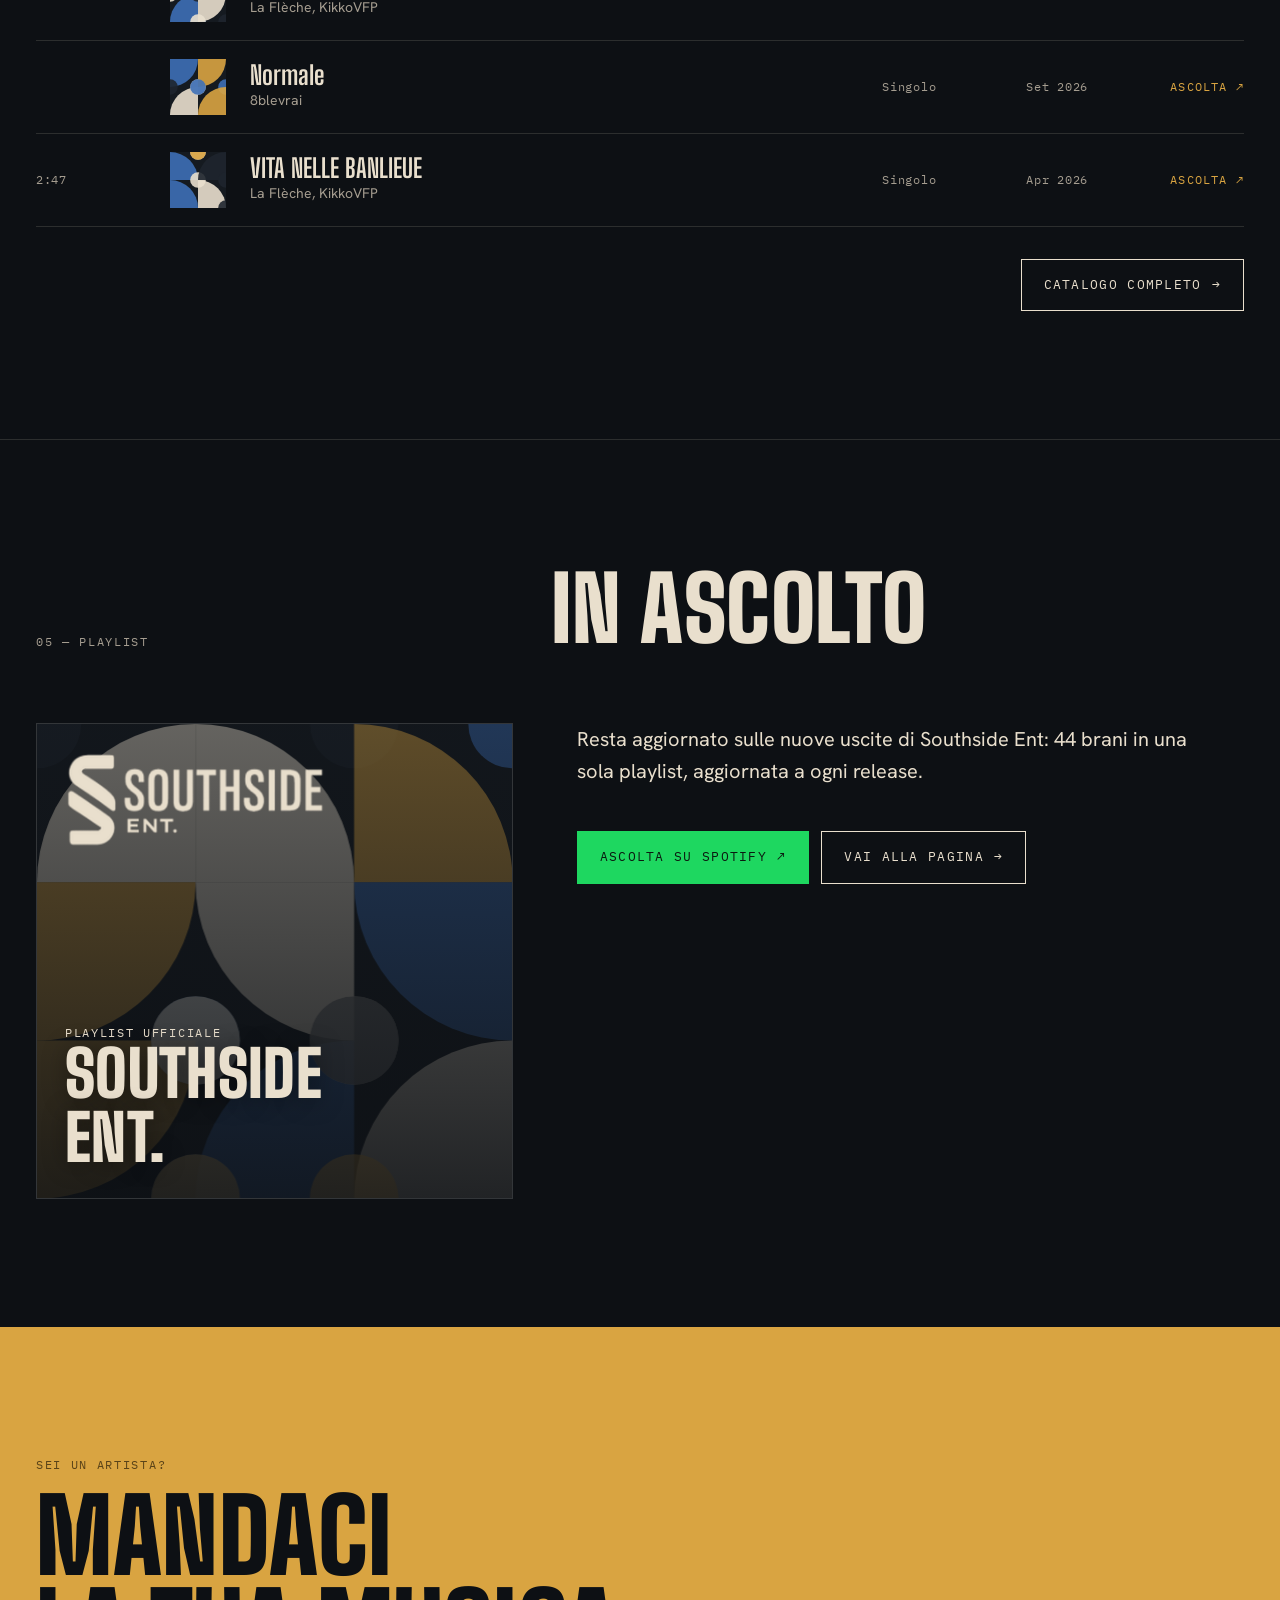
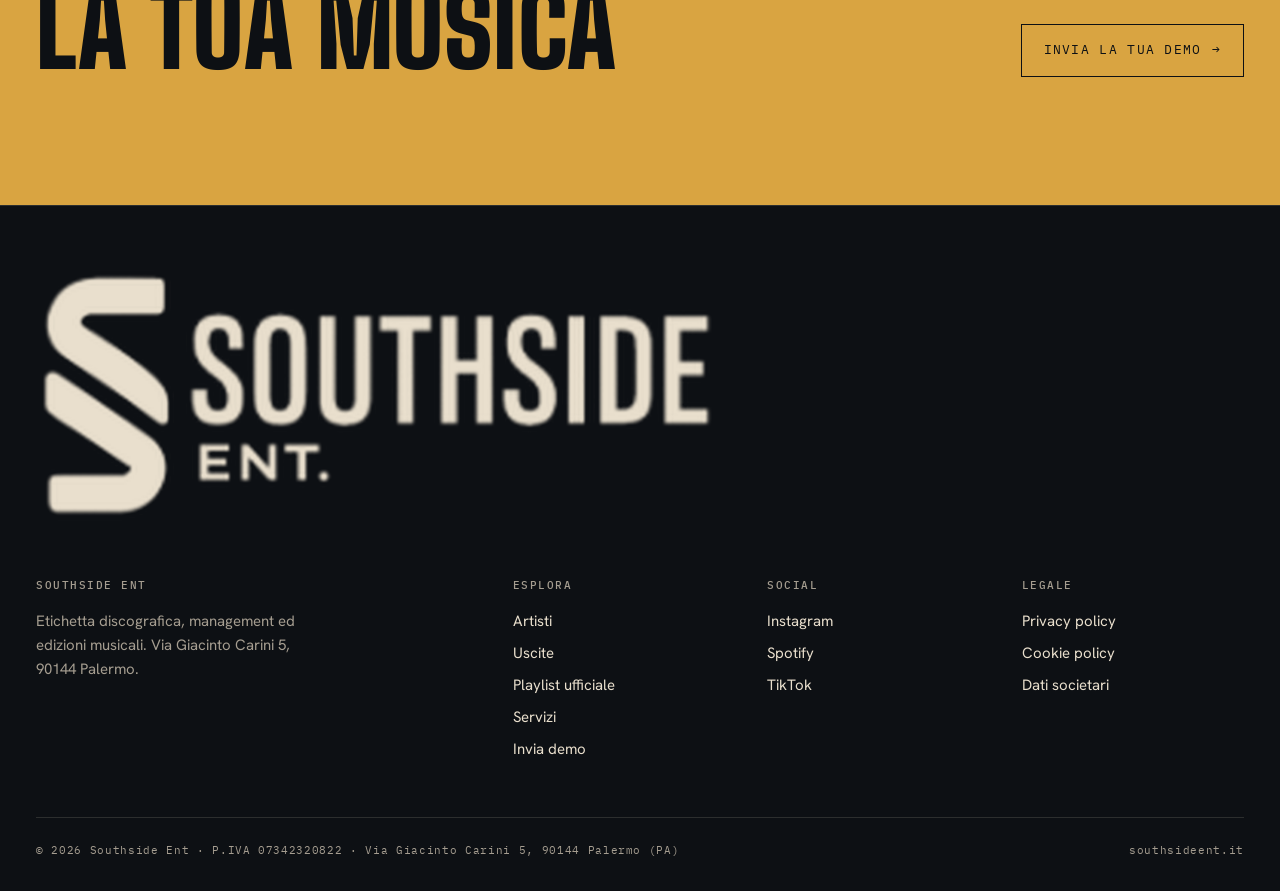
==== commit ffb7e6fa: "Add files via upload" ====
--- a/index.html
+++ b/index.html
@@ -105,7 +105,7 @@
 <section id="roster">
     <div class="wrap">
       <div class="sec-head"><div><p class="eyebrow">03 — Roster</p></div><h2>Gli artisti</h2></div>
-      <div class="roster" id="rosterGrid" data-limit="3" data-join="1"></div><div class="more"><a class="btn" href="artisti.html">Tutti gli artisti <span class="arr">→</span></a></div>
+      <div class="roster" id="rosterGrid" data-limit="4" data-join="1"></div><div class="more"><a class="btn" href="artisti.html">Tutti gli artisti <span class="arr">→</span></a></div>
     </div>
   </section>
 <section id="uscite">
--- a/style.css
+++ b/style.css
@@ -346,3 +346,10 @@
 img{max-width:100%}
 [hidden]{display:none!important}
 :root{padding-top:env(safe-area-inset-top,0px);padding-bottom:env(safe-area-inset-bottom,0px)}
+.cat-tools{display:flex;flex-wrap:wrap;gap:16px;align-items:end;justify-content:space-between;margin-bottom:18px}
+.search{display:flex;flex-direction:column;gap:8px;flex:1 1 280px;max-width:440px}
+.search input{font:inherit;font-size:17px;color:var(--tufo);background:transparent;border:0;border-bottom:1.5px solid var(--tufo-dim);padding:10px 0;border-radius:0;outline:none;width:100%}
+.search input:focus{border-color:var(--oro)}
+.search input::placeholder{color:var(--tufo-dim)}
+.row .t b{text-transform:none}
+@media(max-width:759px){.row .go{font-size:11px}}
